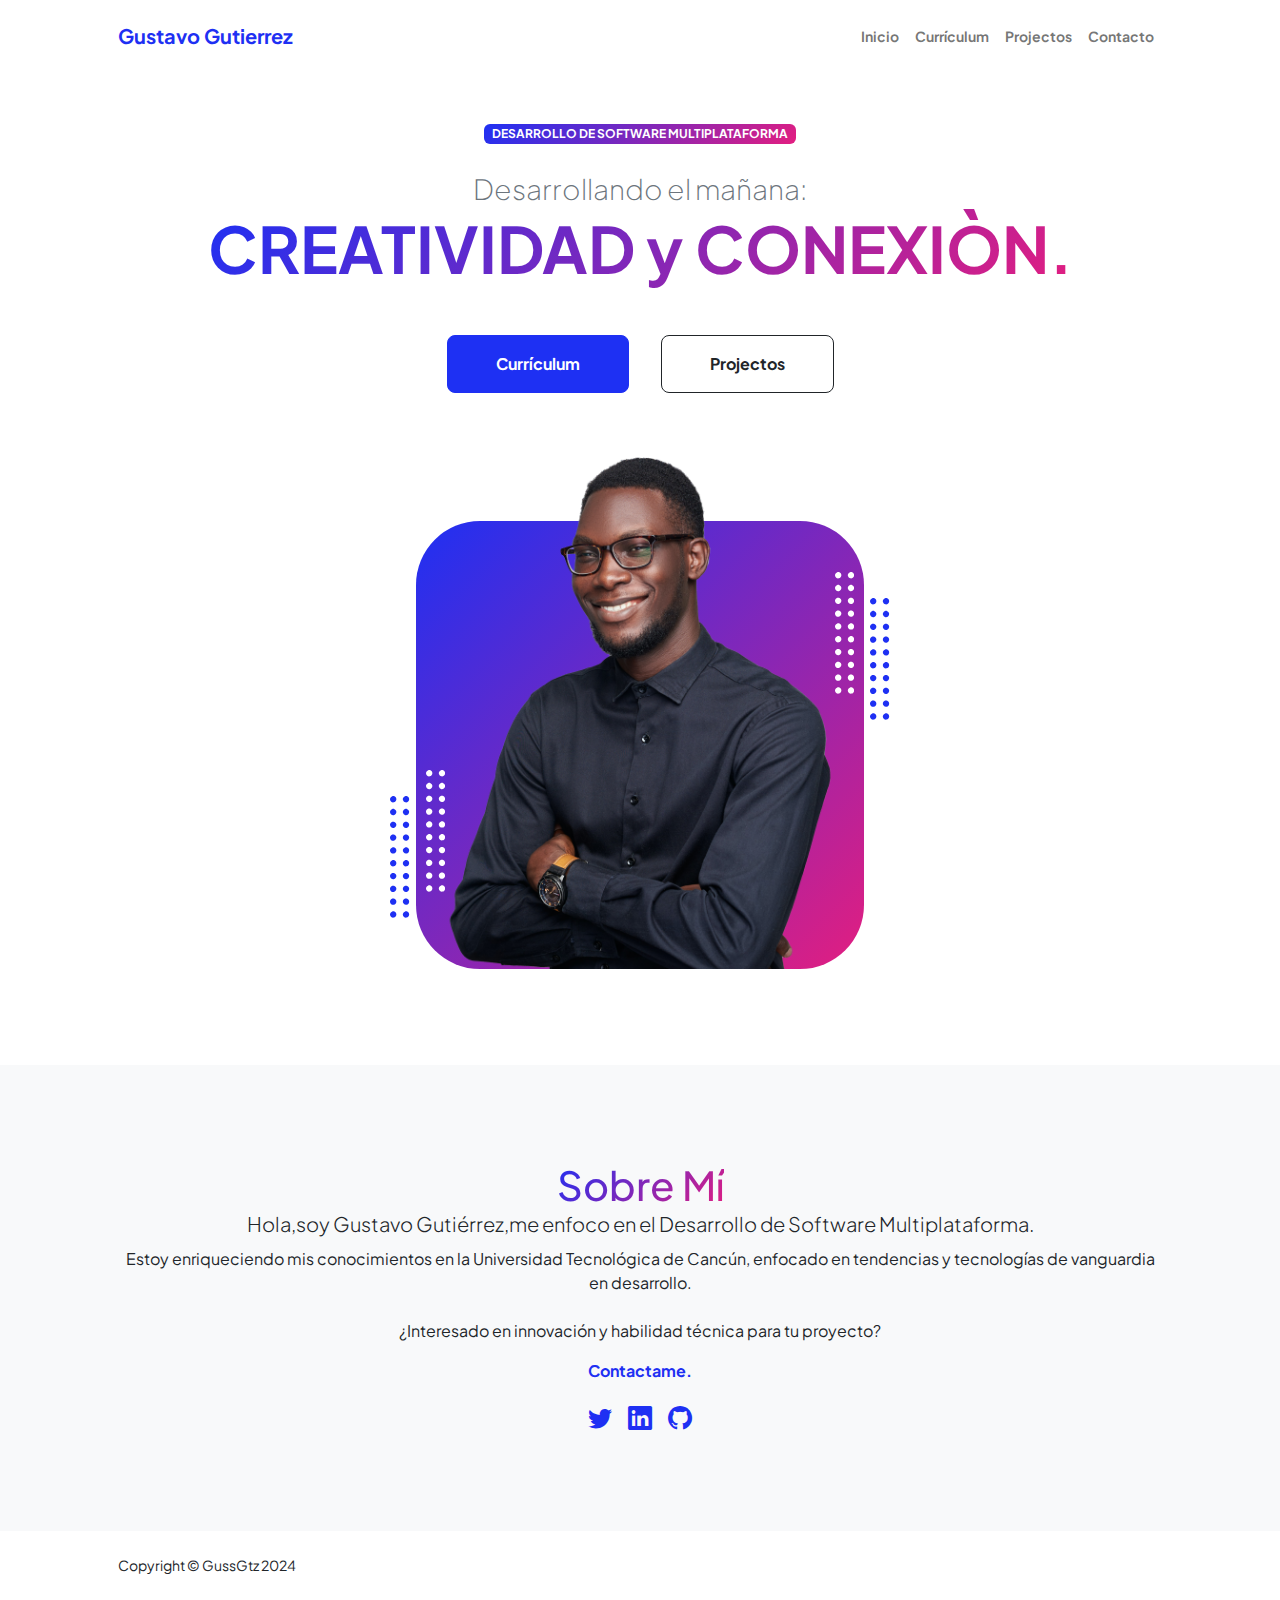
==== index.html @ 0ff48be2 "Personalizacion" ====
<!DOCTYPE html>
<html lang="en">
    <head>
        <meta charset="utf-8" />
        <meta name="viewport" content="width=device-width, initial-scale=1, shrink-to-fit=no" />
        <meta name="description" content="" />
        <meta name="author" content="" />
        <title>Portafolio</title>
        <!-- Favicon-->
        <link rel="icon" type="image/x-icon" href="assets/favicon.ico" />
        <!-- Custom Google font-->
        <link rel="preconnect" href="https://fonts.googleapis.com" />
        <link rel="preconnect" href="https://fonts.gstatic.com" crossorigin />
        <link href="https://fonts.googleapis.com/css2?family=Plus+Jakarta+Sans:wght@100;200;300;400;500;600;700;800;900&amp;display=swap" rel="stylesheet" />
        <!-- Bootstrap icons-->
        <link href="https://cdn.jsdelivr.net/npm/bootstrap-icons@1.8.1/font/bootstrap-icons.css" rel="stylesheet" />
        <!-- Core theme CSS (includes Bootstrap)-->
        <link href="css/styles.css" rel="stylesheet" />
    </head>
    <body class="d-flex flex-column h-100">
        <main class="flex-shrink-0">
            <!-- Navigation-->
            <nav class="navbar navbar-expand-lg navbar-light bg-white py-3">
                <div class="container px-5">
                    <a class="navbar-brand" href="index.html"><span class="fw-bolder text-primary">Gustavo Gutierrez</span></a>
                    <button class="navbar-toggler" type="button" data-bs-toggle="collapse" data-bs-target="#navbarSupportedContent" aria-controls="navbarSupportedContent" aria-expanded="false" aria-label="Toggle navigation"><span class="navbar-toggler-icon"></span></button>
                    <div class="collapse navbar-collapse" id="navbarSupportedContent">
                        <ul class="navbar-nav ms-auto mb-2 mb-lg-0 small fw-bolder">
                            <li class="nav-item"><a class="nav-link" href="index.html">Inicio</a></li>
                            <li class="nav-item"><a class="nav-link" href="resume.html">Currículum</a></li>
                            <li class="nav-item"><a class="nav-link" href="projects.html">Projectos</a></li>
                            <li class="nav-item"><a class="nav-link" href="contact.html">Contacto</a></li>
                        </ul>
                    </div>
                </div>
            </nav>
            <!-- Header-->
            <header class="py-5">
                <div class="container px-5 pb-5">
                    <div class="row gx-5 align-items-center">
                        <div class="col-xxl-5">
                            <!-- Header text content-->
                            <div class="text-center text-xxl-start">
                                <div class="badge bg-gradient-primary-to-secondary text-white mb-4"><div class="text-uppercase">Desarrollo de Software Multiplataforma</div></div>
                                <div class="fs-3 fw-light text-muted">Desarrollando el mañana:</div>
                                <h1 class="display-3 fw-bolder mb-5"><span class="text-gradient d-inline">CREATIVIDAD y CONEXIÒN.</span></h1>
                                <div class="d-grid gap-3 d-sm-flex justify-content-sm-center justify-content-xxl-start mb-3">
                                    <a class="btn btn-primary btn-lg px-5 py-3 me-sm-3 fs-6 fw-bolder" href="resume.html">Currículum</a>
                                    <a class="btn btn-outline-dark btn-lg px-5 py-3 fs-6 fw-bolder" href="projects.html">Projectos</a>
                                </div>
                            </div>
                        </div>
                        <div class="col-xxl-7">
                            <!-- Header profile picture-->
                            <div class="d-flex justify-content-center mt-5 mt-xxl-0">
                                <div class="profile bg-gradient-primary-to-secondary">
                                    <!-- TIP: For best results, use a photo with a transparent background like the demo example below-->
                                    <!-- Watch a tutorial on how to do this on YouTube (link)-->
                                    <img class="profile-img" src="assets/profile.png" alt="..." />
                                    <div class="dots-1">
                                        <!-- SVG Dots-->
                                        <svg version="1.1" xmlns="http://www.w3.org/2000/svg" xmlns:xlink="http://www.w3.org/1999/xlink" x="0px" y="0px" viewBox="0 0 191.6 1215.4" style="enable-background: new 0 0 191.6 1215.4" xml:space="preserve">
                                            <g transform="translate(0.000000,1280.000000) scale(0.100000,-0.100000)">
                                                <path d="M227.7,12788.6c-105-35-200-141-222-248c-43-206,163-412,369-369c155,32,275,190,260,339c-11,105-90,213-190,262        C383.7,12801.6,289.7,12808.6,227.7,12788.6z"></path>
                                                <path d="M1507.7,12788.6c-151-50-253-216-222-362c25-119,136-230,254-255c194-41,395,142,375,339c-11,105-90,213-190,262        C1663.7,12801.6,1569.7,12808.6,1507.7,12788.6z"></path>
                                                <path d="M227.7,11508.6c-105-35-200-141-222-248c-43-206,163-412,369-369c155,32,275,190,260,339c-11,105-90,213-190,262        C383.7,11521.6,289.7,11528.6,227.7,11508.6z"></path>
                                                <path d="M1507.7,11508.6c-151-50-253-216-222-362c25-119,136-230,254-255c194-41,395,142,375,339c-11,105-90,213-190,262        C1663.7,11521.6,1569.7,11528.6,1507.7,11508.6z"></path>
                                                <path d="M227.7,10228.6c-105-35-200-141-222-248c-43-206,163-412,369-369c155,32,275,190,260,339c-11,105-90,213-190,262        C383.7,10241.6,289.7,10248.6,227.7,10228.6z"></path>
                                                <path d="M1507.7,10228.6c-105-35-200-141-222-248c-43-206,163-412,369-369c155,32,275,190,260,339c-11,105-90,213-190,262        C1663.7,10241.6,1569.7,10248.6,1507.7,10228.6z"></path>
                                                <path d="M227.7,8948.6c-105-35-200-141-222-248c-43-206,163-412,369-369c155,32,275,190,260,339c-11,105-90,213-190,262        C383.7,8961.6,289.7,8968.6,227.7,8948.6z"></path>
                                                <path d="M1507.7,8948.6c-105-35-200-141-222-248c-43-206,163-412,369-369c155,32,275,190,260,339c-11,105-90,213-190,262        C1663.7,8961.6,1569.7,8968.6,1507.7,8948.6z"></path>
                                                <path d="M227.7,7668.6c-105-35-200-141-222-248c-43-206,163-412,369-369c155,32,275,190,260,339c-11,105-90,213-190,262        C383.7,7681.6,289.7,7688.6,227.7,7668.6z"></path>
                                                <path d="M1507.7,7668.6c-105-35-200-141-222-248c-43-206,163-412,369-369c155,32,275,190,260,339c-11,105-90,213-190,262        C1663.7,7681.6,1569.7,7688.6,1507.7,7668.6z"></path>
                                                <path d="M227.7,6388.6c-105-35-200-141-222-248c-43-206,163-412,369-369c155,32,275,190,260,339c-11,105-90,213-190,262        C383.7,6401.6,289.7,6408.6,227.7,6388.6z"></path>
                                                <path d="M1507.7,6388.6c-105-35-200-141-222-248c-43-206,163-412,369-369c155,32,275,190,260,339c-11,105-90,213-190,262        C1663.7,6401.6,1569.7,6408.6,1507.7,6388.6z"></path>
                                                <path d="M227.7,5108.6c-105-35-200-141-222-248c-43-206,163-412,369-369c155,32,275,190,260,339c-11,105-90,213-190,262        C383.7,5121.6,289.7,5128.6,227.7,5108.6z"></path>
                                                <path d="M1507.7,5108.6c-105-35-200-141-222-248c-43-206,163-412,369-369c155,32,275,190,260,339c-11,105-90,213-190,262        C1663.7,5121.6,1569.7,5128.6,1507.7,5108.6z"></path>
                                                <path d="M227.7,3828.6c-105-35-200-141-222-248c-43-206,163-412,369-369c155,32,275,190,260,339c-11,105-90,213-190,262        C383.7,3841.6,289.7,3848.6,227.7,3828.6z"></path>
                                                <path d="M1507.7,3828.6c-105-35-200-141-222-248c-43-206,163-412,369-369c155,32,275,190,260,339c-11,105-90,213-190,262        C1663.7,3841.6,1569.7,3848.6,1507.7,3828.6z"></path>
                                                <path d="M227.7,2548.6c-105-35-200-141-222-248c-43-206,163-412,369-369c155,32,275,190,260,339c-11,105-90,213-190,262        C383.7,2561.6,289.7,2568.6,227.7,2548.6z"></path>
                                                <path d="M1507.7,2548.6c-105-35-200-141-222-248c-43-206,163-412,369-369c155,32,275,190,260,339c-11,105-90,213-190,262        C1663.7,2561.6,1569.7,2568.6,1507.7,2548.6z"></path>
                                                <path d="M227.7,1268.6c-105-35-200-141-222-248c-43-206,163-412,369-369c155,32,275,190,260,339c-11,105-90,213-190,262        C383.7,1281.6,289.7,1288.6,227.7,1268.6z"></path>
                                                <path d="M1507.7,1268.6c-105-35-200-141-222-248c-43-206,163-412,369-369c155,32,275,190,260,339c-11,105-90,213-190,262        C1663.7,1281.6,1569.7,1288.6,1507.7,1268.6z"></path>
                                            </g>
                                        </svg>
                                        <!-- END of SVG dots-->
                                    </div>
                                    <div class="dots-2">
                                        <!-- SVG Dots-->
                                        <svg version="1.1" xmlns="http://www.w3.org/2000/svg" xmlns:xlink="http://www.w3.org/1999/xlink" x="0px" y="0px" viewBox="0 0 191.6 1215.4" style="enable-background: new 0 0 191.6 1215.4" xml:space="preserve">
                                            <g transform="translate(0.000000,1280.000000) scale(0.100000,-0.100000)">
                                                <path d="M227.7,12788.6c-105-35-200-141-222-248c-43-206,163-412,369-369c155,32,275,190,260,339c-11,105-90,213-190,262        C383.7,12801.6,289.7,12808.6,227.7,12788.6z"></path>
                                                <path d="M1507.7,12788.6c-151-50-253-216-222-362c25-119,136-230,254-255c194-41,395,142,375,339c-11,105-90,213-190,262        C1663.7,12801.6,1569.7,12808.6,1507.7,12788.6z"></path>
                                                <path d="M227.7,11508.6c-105-35-200-141-222-248c-43-206,163-412,369-369c155,32,275,190,260,339c-11,105-90,213-190,262        C383.7,11521.6,289.7,11528.6,227.7,11508.6z"></path>
                                                <path d="M1507.7,11508.6c-151-50-253-216-222-362c25-119,136-230,254-255c194-41,395,142,375,339c-11,105-90,213-190,262        C1663.7,11521.6,1569.7,11528.6,1507.7,11508.6z"></path>
                                                <path d="M227.7,10228.6c-105-35-200-141-222-248c-43-206,163-412,369-369c155,32,275,190,260,339c-11,105-90,213-190,262        C383.7,10241.6,289.7,10248.6,227.7,10228.6z"></path>
                                                <path d="M1507.7,10228.6c-105-35-200-141-222-248c-43-206,163-412,369-369c155,32,275,190,260,339c-11,105-90,213-190,262        C1663.7,10241.6,1569.7,10248.6,1507.7,10228.6z"></path>
                                                <path d="M227.7,8948.6c-105-35-200-141-222-248c-43-206,163-412,369-369c155,32,275,190,260,339c-11,105-90,213-190,262        C383.7,8961.6,289.7,8968.6,227.7,8948.6z"></path>
                                                <path d="M1507.7,8948.6c-105-35-200-141-222-248c-43-206,163-412,369-369c155,32,275,190,260,339c-11,105-90,213-190,262        C1663.7,8961.6,1569.7,8968.6,1507.7,8948.6z"></path>
                                                <path d="M227.7,7668.6c-105-35-200-141-222-248c-43-206,163-412,369-369c155,32,275,190,260,339c-11,105-90,213-190,262        C383.7,7681.6,289.7,7688.6,227.7,7668.6z"></path>
                                                <path d="M1507.7,7668.6c-105-35-200-141-222-248c-43-206,163-412,369-369c155,32,275,190,260,339c-11,105-90,213-190,262        C1663.7,7681.6,1569.7,7688.6,1507.7,7668.6z"></path>
                                                <path d="M227.7,6388.6c-105-35-200-141-222-248c-43-206,163-412,369-369c155,32,275,190,260,339c-11,105-90,213-190,262        C383.7,6401.6,289.7,6408.6,227.7,6388.6z"></path>
                                                <path d="M1507.7,6388.6c-105-35-200-141-222-248c-43-206,163-412,369-369c155,32,275,190,260,339c-11,105-90,213-190,262        C1663.7,6401.6,1569.7,6408.6,1507.7,6388.6z"></path>
                                                <path d="M227.7,5108.6c-105-35-200-141-222-248c-43-206,163-412,369-369c155,32,275,190,260,339c-11,105-90,213-190,262        C383.7,5121.6,289.7,5128.6,227.7,5108.6z"></path>
                                                <path d="M1507.7,5108.6c-105-35-200-141-222-248c-43-206,163-412,369-369c155,32,275,190,260,339c-11,105-90,213-190,262        C1663.7,5121.6,1569.7,5128.6,1507.7,5108.6z"></path>
                                                <path d="M227.7,3828.6c-105-35-200-141-222-248c-43-206,163-412,369-369c155,32,275,190,260,339c-11,105-90,213-190,262        C383.7,3841.6,289.7,3848.6,227.7,3828.6z"></path>
                                                <path d="M1507.7,3828.6c-105-35-200-141-222-248c-43-206,163-412,369-369c155,32,275,190,260,339c-11,105-90,213-190,262        C1663.7,3841.6,1569.7,3848.6,1507.7,3828.6z"></path>
                                                <path d="M227.7,2548.6c-105-35-200-141-222-248c-43-206,163-412,369-369c155,32,275,190,260,339c-11,105-90,213-190,262        C383.7,2561.6,289.7,2568.6,227.7,2548.6z"></path>
                                                <path d="M1507.7,2548.6c-105-35-200-141-222-248c-43-206,163-412,369-369c155,32,275,190,260,339c-11,105-90,213-190,262        C1663.7,2561.6,1569.7,2568.6,1507.7,2548.6z"></path>
                                                <path d="M227.7,1268.6c-105-35-200-141-222-248c-43-206,163-412,369-369c155,32,275,190,260,339c-11,105-90,213-190,262        C383.7,1281.6,289.7,1288.6,227.7,1268.6z"></path>
                                                <path d="M1507.7,1268.6c-105-35-200-141-222-248c-43-206,163-412,369-369c155,32,275,190,260,339c-11,105-90,213-190,262        C1663.7,1281.6,1569.7,1288.6,1507.7,1268.6z"></path>
                                            </g>
                                        </svg>
                                        <!-- END of SVG dots-->
                                    </div>
                                    <div class="dots-3">
                                        <!-- SVG Dots-->
                                        <svg version="1.1" xmlns="http://www.w3.org/2000/svg" xmlns:xlink="http://www.w3.org/1999/xlink" x="0px" y="0px" viewBox="0 0 191.6 1215.4" style="enable-background: new 0 0 191.6 1215.4" xml:space="preserve">
                                            <g transform="translate(0.000000,1280.000000) scale(0.100000,-0.100000)">
                                                <path d="M227.7,12788.6c-105-35-200-141-222-248c-43-206,163-412,369-369c155,32,275,190,260,339c-11,105-90,213-190,262        C383.7,12801.6,289.7,12808.6,227.7,12788.6z"></path>
                                                <path d="M1507.7,12788.6c-151-50-253-216-222-362c25-119,136-230,254-255c194-41,395,142,375,339c-11,105-90,213-190,262        C1663.7,12801.6,1569.7,12808.6,1507.7,12788.6z"></path>
                                                <path d="M227.7,11508.6c-105-35-200-141-222-248c-43-206,163-412,369-369c155,32,275,190,260,339c-11,105-90,213-190,262        C383.7,11521.6,289.7,11528.6,227.7,11508.6z"></path>
                                                <path d="M1507.7,11508.6c-151-50-253-216-222-362c25-119,136-230,254-255c194-41,395,142,375,339c-11,105-90,213-190,262        C1663.7,11521.6,1569.7,11528.6,1507.7,11508.6z"></path>
                                                <path d="M227.7,10228.6c-105-35-200-141-222-248c-43-206,163-412,369-369c155,32,275,190,260,339c-11,105-90,213-190,262        C383.7,10241.6,289.7,10248.6,227.7,10228.6z"></path>
                                                <path d="M1507.7,10228.6c-105-35-200-141-222-248c-43-206,163-412,369-369c155,32,275,190,260,339c-11,105-90,213-190,262        C1663.7,10241.6,1569.7,10248.6,1507.7,10228.6z"></path>
                                                <path d="M227.7,8948.6c-105-35-200-141-222-248c-43-206,163-412,369-369c155,32,275,190,260,339c-11,105-90,213-190,262        C383.7,8961.6,289.7,8968.6,227.7,8948.6z"></path>
                                                <path d="M1507.7,8948.6c-105-35-200-141-222-248c-43-206,163-412,369-369c155,32,275,190,260,339c-11,105-90,213-190,262        C1663.7,8961.6,1569.7,8968.6,1507.7,8948.6z"></path>
                                                <path d="M227.7,7668.6c-105-35-200-141-222-248c-43-206,163-412,369-369c155,32,275,190,260,339c-11,105-90,213-190,262        C383.7,7681.6,289.7,7688.6,227.7,7668.6z"></path>
                                                <path d="M1507.7,7668.6c-105-35-200-141-222-248c-43-206,163-412,369-369c155,32,275,190,260,339c-11,105-90,213-190,262        C1663.7,7681.6,1569.7,7688.6,1507.7,7668.6z"></path>
                                                <path d="M227.7,6388.6c-105-35-200-141-222-248c-43-206,163-412,369-369c155,32,275,190,260,339c-11,105-90,213-190,262        C383.7,6401.6,289.7,6408.6,227.7,6388.6z"></path>
                                                <path d="M1507.7,6388.6c-105-35-200-141-222-248c-43-206,163-412,369-369c155,32,275,190,260,339c-11,105-90,213-190,262        C1663.7,6401.6,1569.7,6408.6,1507.7,6388.6z"></path>
                                                <path d="M227.7,5108.6c-105-35-200-141-222-248c-43-206,163-412,369-369c155,32,275,190,260,339c-11,105-90,213-190,262        C383.7,5121.6,289.7,5128.6,227.7,5108.6z"></path>
                                                <path d="M1507.7,5108.6c-105-35-200-141-222-248c-43-206,163-412,369-369c155,32,275,190,260,339c-11,105-90,213-190,262        C1663.7,5121.6,1569.7,5128.6,1507.7,5108.6z"></path>
                                                <path d="M227.7,3828.6c-105-35-200-141-222-248c-43-206,163-412,369-369c155,32,275,190,260,339c-11,105-90,213-190,262        C383.7,3841.6,289.7,3848.6,227.7,3828.6z"></path>
                                                <path d="M1507.7,3828.6c-105-35-200-141-222-248c-43-206,163-412,369-369c155,32,275,190,260,339c-11,105-90,213-190,262        C1663.7,3841.6,1569.7,3848.6,1507.7,3828.6z"></path>
                                                <path d="M227.7,2548.6c-105-35-200-141-222-248c-43-206,163-412,369-369c155,32,275,190,260,339c-11,105-90,213-190,262        C383.7,2561.6,289.7,2568.6,227.7,2548.6z"></path>
                                                <path d="M1507.7,2548.6c-105-35-200-141-222-248c-43-206,163-412,369-369c155,32,275,190,260,339c-11,105-90,213-190,262        C1663.7,2561.6,1569.7,2568.6,1507.7,2548.6z"></path>
                                                <path d="M227.7,1268.6c-105-35-200-141-222-248c-43-206,163-412,369-369c155,32,275,190,260,339c-11,105-90,213-190,262        C383.7,1281.6,289.7,1288.6,227.7,1268.6z"></path>
                                                <path d="M1507.7,1268.6c-105-35-200-141-222-248c-43-206,163-412,369-369c155,32,275,190,260,339c-11,105-90,213-190,262        C1663.7,1281.6,1569.7,1288.6,1507.7,1268.6z"></path>
                                            </g>
                                        </svg>
                                        <!-- END of SVG dots-->
                                    </div>
                                    <div class="dots-4">
                                        <!-- SVG Dots-->
                                        <svg version="1.1" xmlns="http://www.w3.org/2000/svg" xmlns:xlink="http://www.w3.org/1999/xlink" x="0px" y="0px" viewBox="0 0 191.6 1215.4" style="enable-background: new 0 0 191.6 1215.4" xml:space="preserve">
                                            <g transform="translate(0.000000,1280.000000) scale(0.100000,-0.100000)">
                                                <path d="M227.7,12788.6c-105-35-200-141-222-248c-43-206,163-412,369-369c155,32,275,190,260,339c-11,105-90,213-190,262        C383.7,12801.6,289.7,12808.6,227.7,12788.6z"></path>
                                                <path d="M1507.7,12788.6c-151-50-253-216-222-362c25-119,136-230,254-255c194-41,395,142,375,339c-11,105-90,213-190,262        C1663.7,12801.6,1569.7,12808.6,1507.7,12788.6z"></path>
                                                <path d="M227.7,11508.6c-105-35-200-141-222-248c-43-206,163-412,369-369c155,32,275,190,260,339c-11,105-90,213-190,262        C383.7,11521.6,289.7,11528.6,227.7,11508.6z"></path>
                                                <path d="M1507.7,11508.6c-151-50-253-216-222-362c25-119,136-230,254-255c194-41,395,142,375,339c-11,105-90,213-190,262        C1663.7,11521.6,1569.7,11528.6,1507.7,11508.6z"></path>
                                                <path d="M227.7,10228.6c-105-35-200-141-222-248c-43-206,163-412,369-369c155,32,275,190,260,339c-11,105-90,213-190,262        C383.7,10241.6,289.7,10248.6,227.7,10228.6z"></path>
                                                <path d="M1507.7,10228.6c-105-35-200-141-222-248c-43-206,163-412,369-369c155,32,275,190,260,339c-11,105-90,213-190,262        C1663.7,10241.6,1569.7,10248.6,1507.7,10228.6z"></path>
                                                <path d="M227.7,8948.6c-105-35-200-141-222-248c-43-206,163-412,369-369c155,32,275,190,260,339c-11,105-90,213-190,262        C383.7,8961.6,289.7,8968.6,227.7,8948.6z"></path>
                                                <path d="M1507.7,8948.6c-105-35-200-141-222-248c-43-206,163-412,369-369c155,32,275,190,260,339c-11,105-90,213-190,262        C1663.7,8961.6,1569.7,8968.6,1507.7,8948.6z"></path>
                                                <path d="M227.7,7668.6c-105-35-200-141-222-248c-43-206,163-412,369-369c155,32,275,190,260,339c-11,105-90,213-190,262        C383.7,7681.6,289.7,7688.6,227.7,7668.6z"></path>
                                                <path d="M1507.7,7668.6c-105-35-200-141-222-248c-43-206,163-412,369-369c155,32,275,190,260,339c-11,105-90,213-190,262        C1663.7,7681.6,1569.7,7688.6,1507.7,7668.6z"></path>
                                                <path d="M227.7,6388.6c-105-35-200-141-222-248c-43-206,163-412,369-369c155,32,275,190,260,339c-11,105-90,213-190,262        C383.7,6401.6,289.7,6408.6,227.7,6388.6z"></path>
                                                <path d="M1507.7,6388.6c-105-35-200-141-222-248c-43-206,163-412,369-369c155,32,275,190,260,339c-11,105-90,213-190,262        C1663.7,6401.6,1569.7,6408.6,1507.7,6388.6z"></path>
                                                <path d="M227.7,5108.6c-105-35-200-141-222-248c-43-206,163-412,369-369c155,32,275,190,260,339c-11,105-90,213-190,262        C383.7,5121.6,289.7,5128.6,227.7,5108.6z"></path>
                                                <path d="M1507.7,5108.6c-105-35-200-141-222-248c-43-206,163-412,369-369c155,32,275,190,260,339c-11,105-90,213-190,262        C1663.7,5121.6,1569.7,5128.6,1507.7,5108.6z"></path>
                                                <path d="M227.7,3828.6c-105-35-200-141-222-248c-43-206,163-412,369-369c155,32,275,190,260,339c-11,105-90,213-190,262        C383.7,3841.6,289.7,3848.6,227.7,3828.6z"></path>
                                                <path d="M1507.7,3828.6c-105-35-200-141-222-248c-43-206,163-412,369-369c155,32,275,190,260,339c-11,105-90,213-190,262        C1663.7,3841.6,1569.7,3848.6,1507.7,3828.6z"></path>
                                                <path d="M227.7,2548.6c-105-35-200-141-222-248c-43-206,163-412,369-369c155,32,275,190,260,339c-11,105-90,213-190,262        C383.7,2561.6,289.7,2568.6,227.7,2548.6z"></path>
                                                <path d="M1507.7,2548.6c-105-35-200-141-222-248c-43-206,163-412,369-369c155,32,275,190,260,339c-11,105-90,213-190,262        C1663.7,2561.6,1569.7,2568.6,1507.7,2548.6z"></path>
                                                <path d="M227.7,1268.6c-105-35-200-141-222-248c-43-206,163-412,369-369c155,32,275,190,260,339c-11,105-90,213-190,262        C383.7,1281.6,289.7,1288.6,227.7,1268.6z"></path>
                                                <path d="M1507.7,1268.6c-105-35-200-141-222-248c-43-206,163-412,369-369c155,32,275,190,260,339c-11,105-90,213-190,262        C1663.7,1281.6,1569.7,1288.6,1507.7,1268.6z"></path>
                                            </g>
                                        </svg>
                                        <!-- END of SVG dots-->
                                    </div>
                                </div>
                            </div>
                        </div>
                    </div>
                </div>
            </header>
            <!-- About Section-->
            <section class="bg-light py-5">
                <div class="container px-5">
                    <div class="row gx-5 justify-content-center">
                        <div class="col-xxl-8">
                            <div class="text-center my-5">
    <h1 class="text-gradient d-inline">Sobre Mí</h1>
    <p class="lead mb-2">Hola,soy Gustavo Gutiérrez,me enfoco en el Desarrollo de Software Multiplataforma.</p>
    <p class="mb-4">Estoy enriqueciendo mis conocimientos en la Universidad Tecnológica de Cancún, enfocado en tendencias y tecnologías de vanguardia en desarrollo.</p>
    <p>¿Interesado en innovación y habilidad técnica para tu proyecto?</p>
    <p><a href="https://gussgtz.github.io/contact.html" class="text-decoration-none"><strong>Contactame.</strong></a></p>
    <div class="d-flex justify-content-center gap-3 fs-4">
        <a class="text-primary" href="https://twitter.com/GustavoGtzzz" aria-label="Twitter" target="_blank"><i class="bi bi-twitter"></i></a>
        <a class="text-primary" href="https://www.linkedin.com/in/gustavo-gutierrez-b5b895290" aria-label="LinkedIn" target="_blank"><i class="bi bi-linkedin"></i></a>
        <a class="text-primary" href="https://github.com/GussGtz" aria-label="GitHub" target="_blank"><i class="bi bi-github"></i></a>
    </div>
</div>

                            
                        </div>
                    </div>
                </div>
            </section>
        </main>
        <!-- Footer-->
        <footer class="bg-white py-4 mt-auto">
            <div class="container px-5">
                <div class="row align-items-center justify-content-between flex-column flex-sm-row">
                    <div class="col-auto"><div class="small m-0">Copyright &copy; GussGtz 2024</div></div>
                    <div class="col-auto">
                    
                    </div>
                </div>
            </div>
        </footer>
        <!-- Bootstrap core JS-->
        <script src="https://cdn.jsdelivr.net/npm/bootstrap@5.2.3/dist/js/bootstrap.bundle.min.js"></script>
        <!-- Core theme JS-->
        <script src="js/scripts.js"></script>
    </body>
</html>
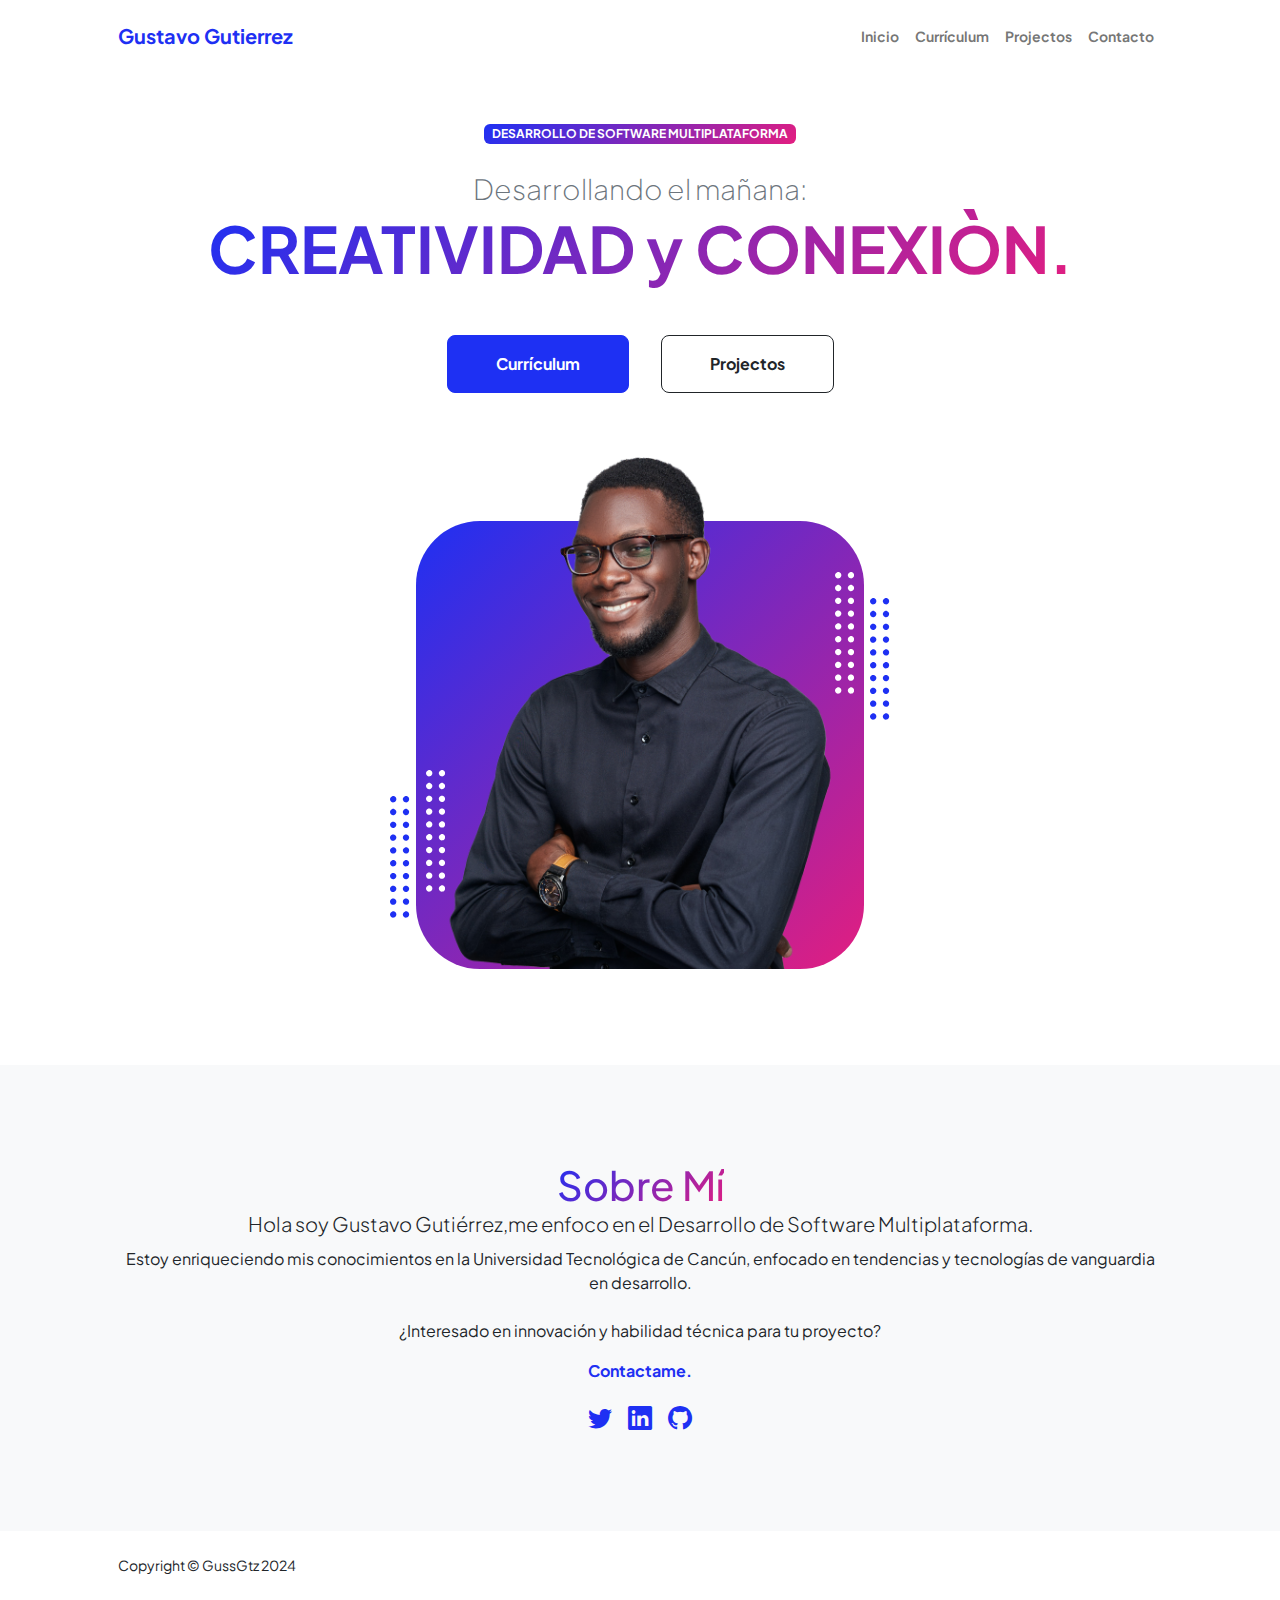
==== commit b10477f5: "IMAGEN taller" ====
--- a/index.html
+++ b/index.html
@@ -182,7 +182,7 @@
                         <div class="col-xxl-8">
                             <div class="text-center my-5">
     <h1 class="text-gradient d-inline">Sobre Mí</h1>
-    <p class="lead mb-2">Hola,soy Gustavo Gutiérrez,me enfoco en el Desarrollo de Software Multiplataforma.</p>
+    <p class="lead mb-2">Hola soy Gustavo Gutiérrez,me enfoco en el Desarrollo de Software Multiplataforma.</p>
     <p class="mb-4">Estoy enriqueciendo mis conocimientos en la Universidad Tecnológica de Cancún, enfocado en tendencias y tecnologías de vanguardia en desarrollo.</p>
     <p>¿Interesado en innovación y habilidad técnica para tu proyecto?</p>
     <p><a href="https://gussgtz.github.io/contact.html" class="text-decoration-none"><strong>Contactame.</strong></a></p>
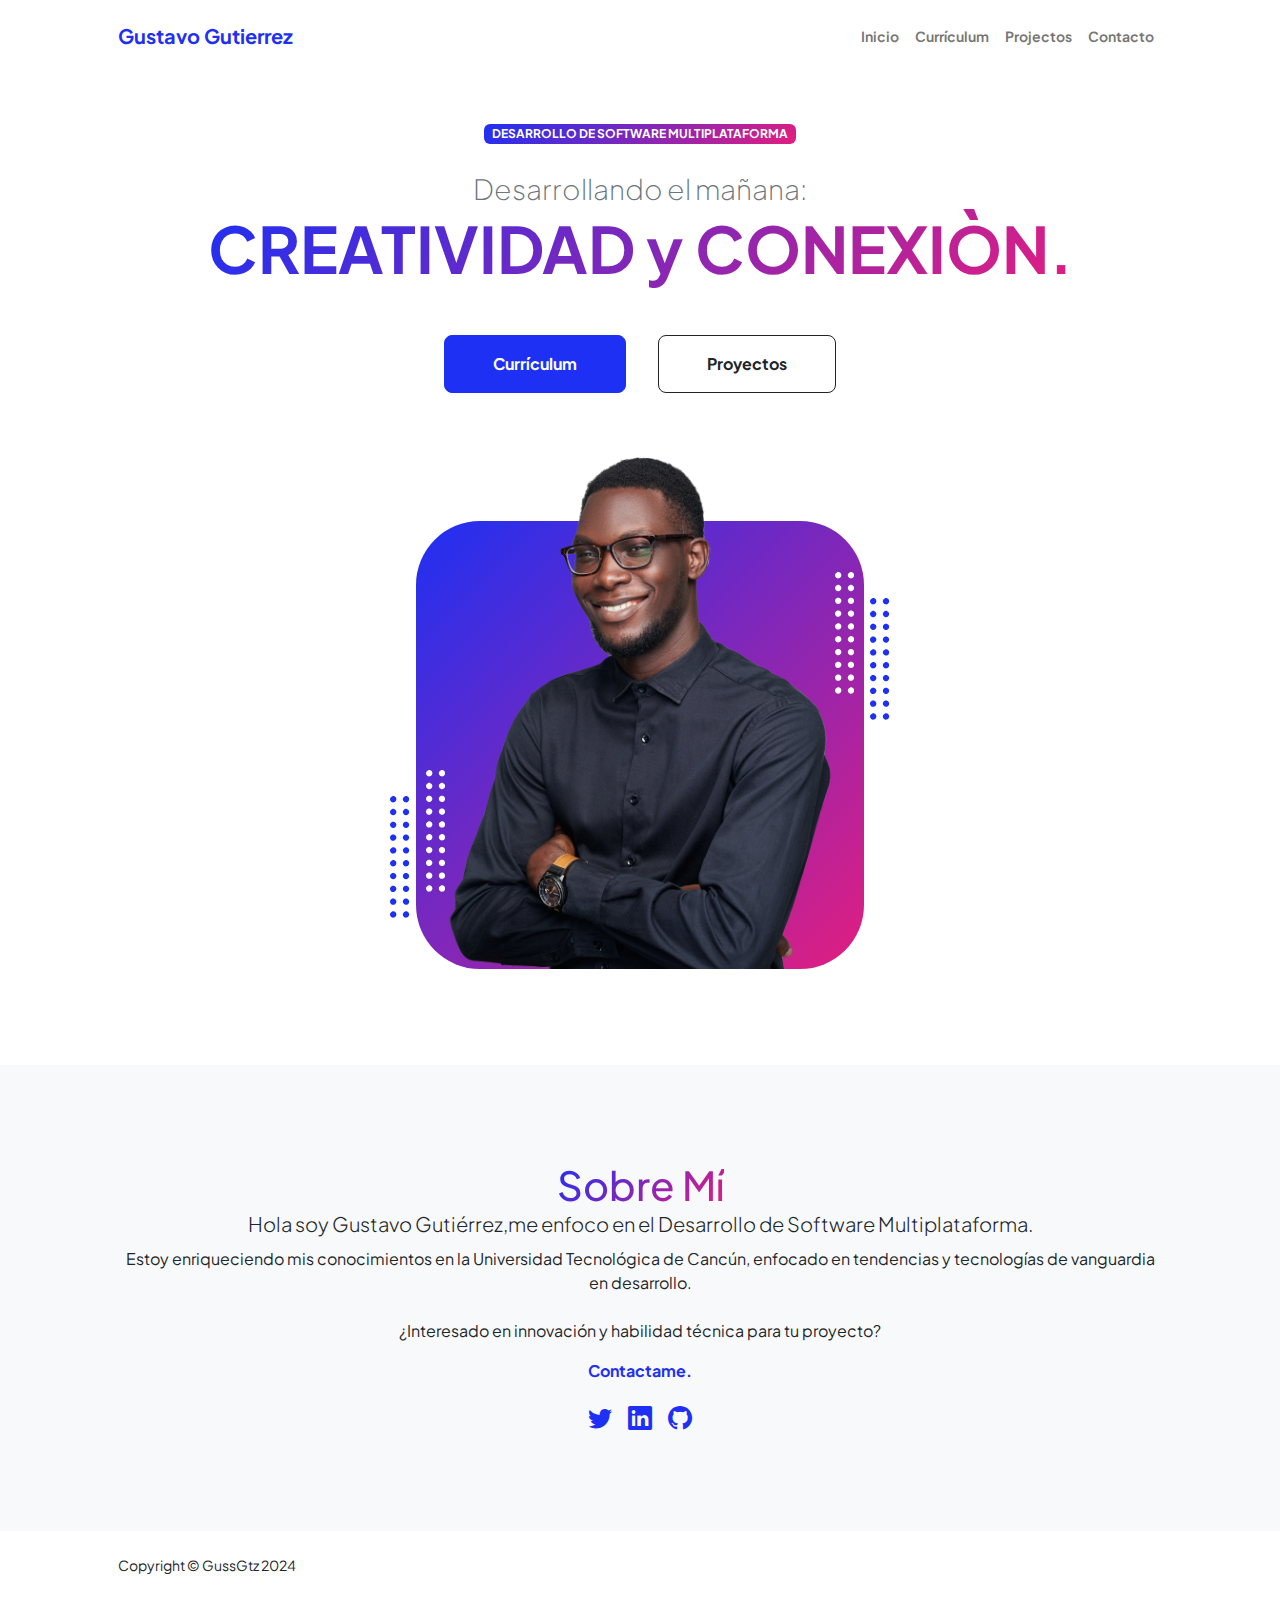
==== commit 61e8abd7: "ortografia" ====
--- a/index.html
+++ b/index.html
@@ -46,7 +46,7 @@
                                 <h1 class="display-3 fw-bolder mb-5"><span class="text-gradient d-inline">CREATIVIDAD y CONEXIÒN.</span></h1>
                                 <div class="d-grid gap-3 d-sm-flex justify-content-sm-center justify-content-xxl-start mb-3">
                                     <a class="btn btn-primary btn-lg px-5 py-3 me-sm-3 fs-6 fw-bolder" href="resume.html">Currículum</a>
-                                    <a class="btn btn-outline-dark btn-lg px-5 py-3 fs-6 fw-bolder" href="projects.html">Projectos</a>
+                                    <a class="btn btn-outline-dark btn-lg px-5 py-3 fs-6 fw-bolder" href="projects.html">Proyectos</a>
                                 </div>
                             </div>
                         </div>
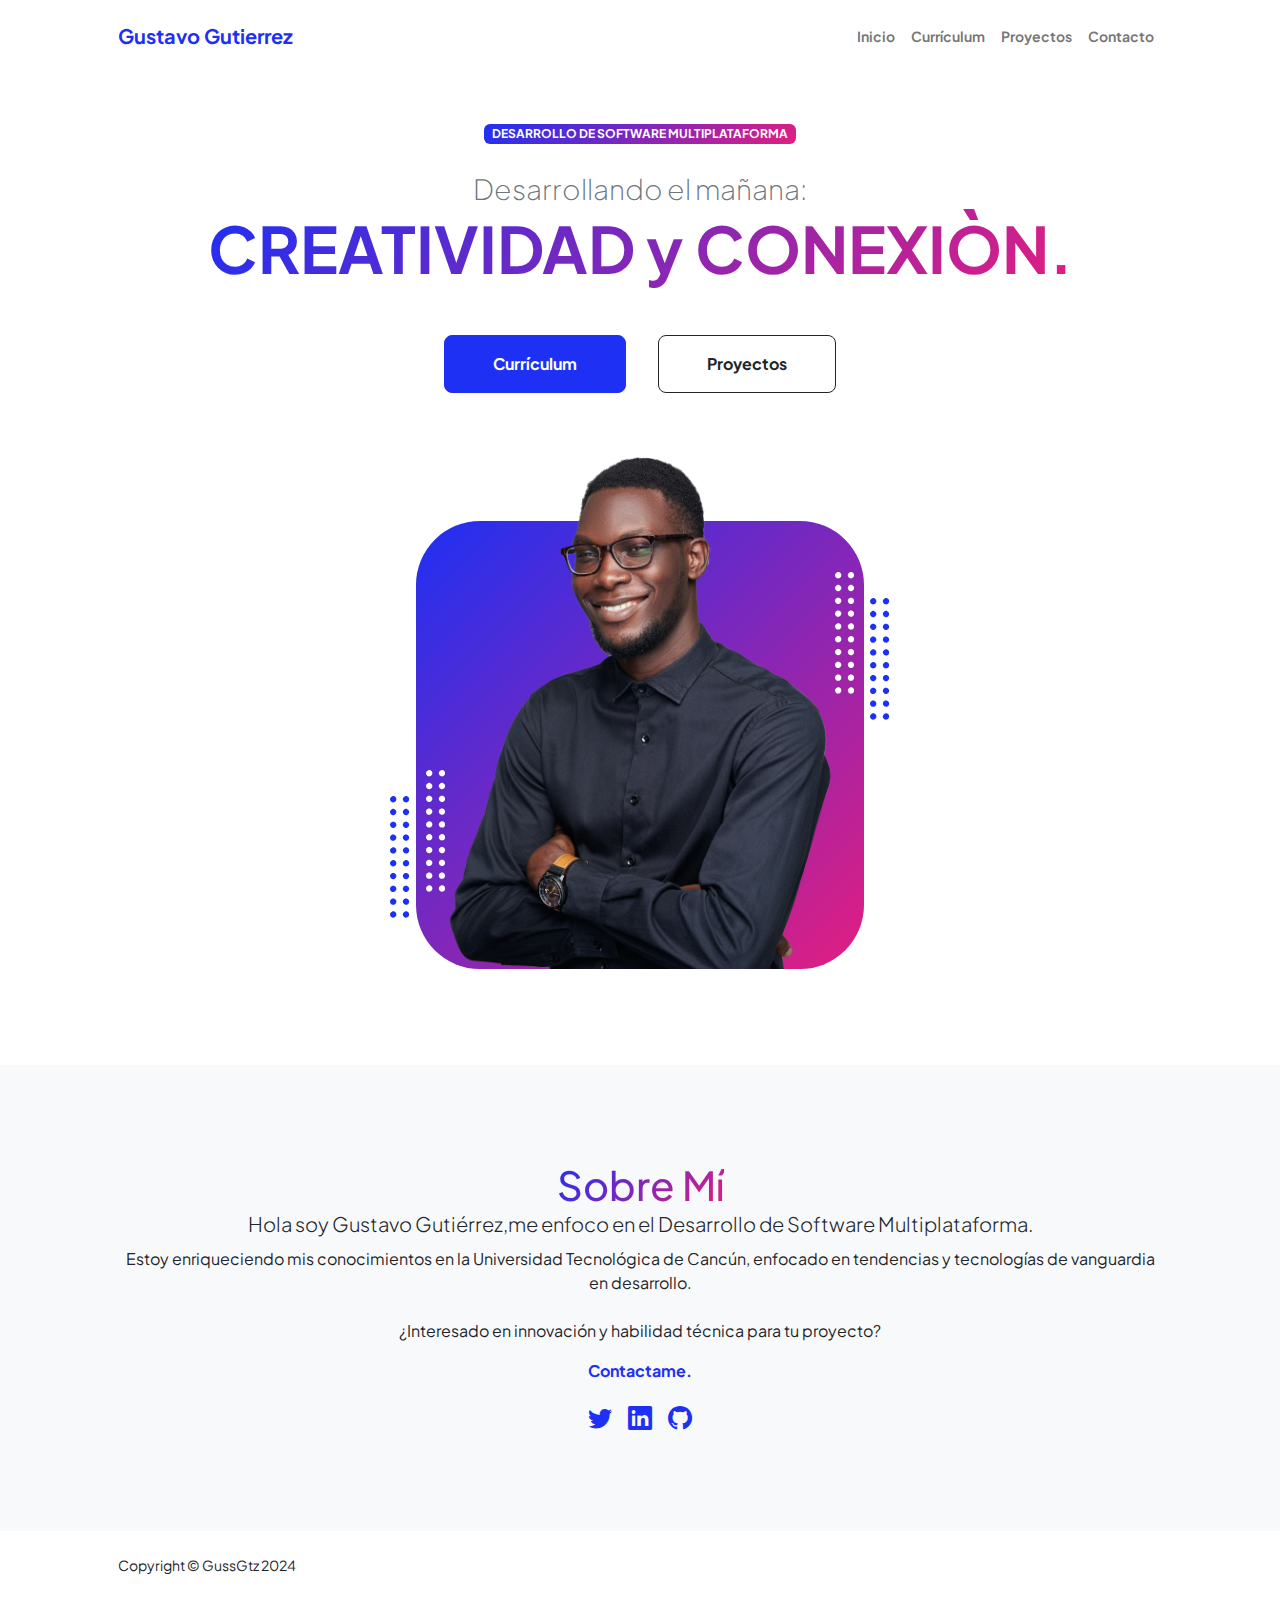
==== commit 1f4f0c32: "ortografia" ====
--- a/index.html
+++ b/index.html
@@ -28,7 +28,7 @@
                         <ul class="navbar-nav ms-auto mb-2 mb-lg-0 small fw-bolder">
                             <li class="nav-item"><a class="nav-link" href="index.html">Inicio</a></li>
                             <li class="nav-item"><a class="nav-link" href="resume.html">Currículum</a></li>
-                            <li class="nav-item"><a class="nav-link" href="projects.html">Projectos</a></li>
+                            <li class="nav-item"><a class="nav-link" href="projects.html">Proyectos</a></li>
                             <li class="nav-item"><a class="nav-link" href="contact.html">Contacto</a></li>
                         </ul>
                     </div>
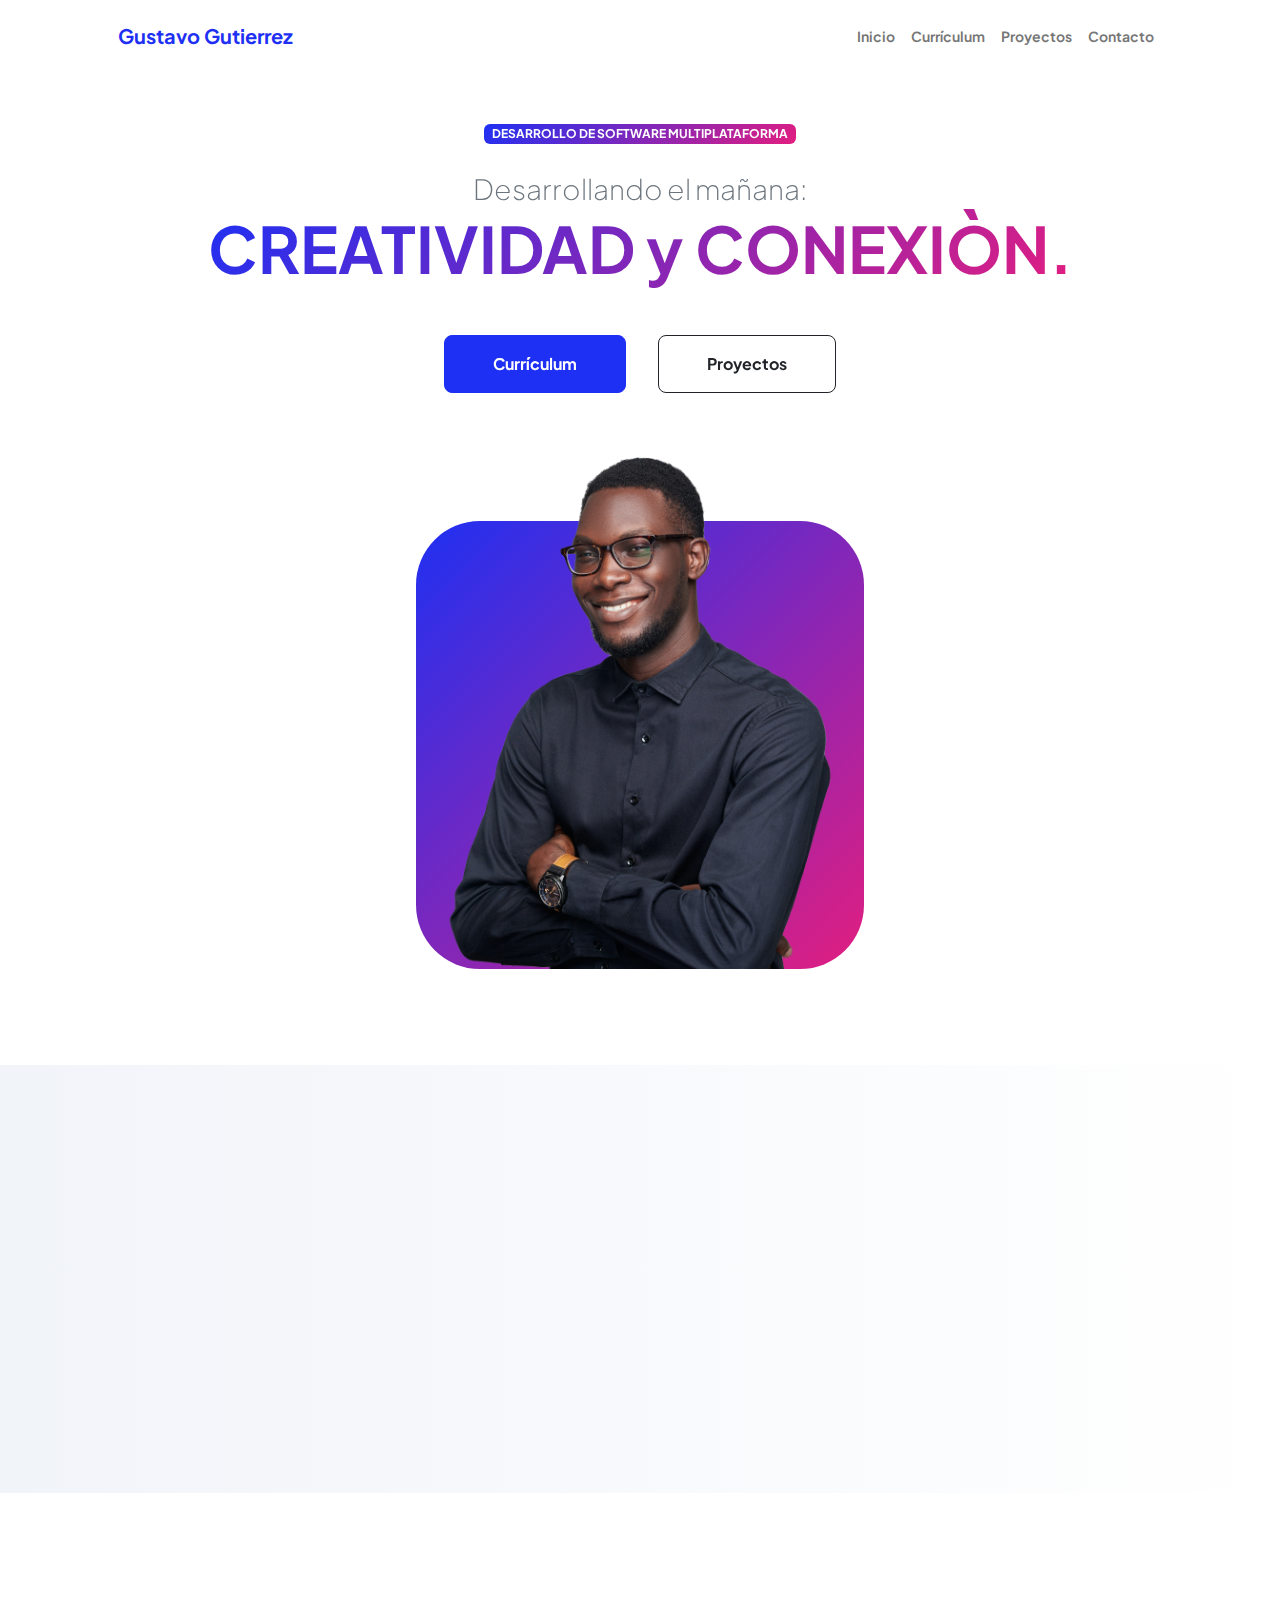
==== commit dc194860: "Actualizacion de datos y animaciones agregadas" ====
--- a/index.html
+++ b/index.html
@@ -1,218 +1,140 @@
 <!DOCTYPE html>
 <html lang="en">
-    <head>
-        <meta charset="utf-8" />
-        <meta name="viewport" content="width=device-width, initial-scale=1, shrink-to-fit=no" />
-        <meta name="description" content="" />
-        <meta name="author" content="" />
-        <title>Portafolio</title>
-        <!-- Favicon-->
-        <link rel="icon" type="image/x-icon" href="assets/favicon.ico" />
-        <!-- Custom Google font-->
-        <link rel="preconnect" href="https://fonts.googleapis.com" />
-        <link rel="preconnect" href="https://fonts.gstatic.com" crossorigin />
-        <link href="https://fonts.googleapis.com/css2?family=Plus+Jakarta+Sans:wght@100;200;300;400;500;600;700;800;900&amp;display=swap" rel="stylesheet" />
-        <!-- Bootstrap icons-->
-        <link href="https://cdn.jsdelivr.net/npm/bootstrap-icons@1.8.1/font/bootstrap-icons.css" rel="stylesheet" />
-        <!-- Core theme CSS (includes Bootstrap)-->
-        <link href="css/styles.css" rel="stylesheet" />
-    </head>
-    <body class="d-flex flex-column h-100">
-        <main class="flex-shrink-0">
-            <!-- Navigation-->
-            <nav class="navbar navbar-expand-lg navbar-light bg-white py-3">
-                <div class="container px-5">
-                    <a class="navbar-brand" href="index.html"><span class="fw-bolder text-primary">Gustavo Gutierrez</span></a>
-                    <button class="navbar-toggler" type="button" data-bs-toggle="collapse" data-bs-target="#navbarSupportedContent" aria-controls="navbarSupportedContent" aria-expanded="false" aria-label="Toggle navigation"><span class="navbar-toggler-icon"></span></button>
-                    <div class="collapse navbar-collapse" id="navbarSupportedContent">
-                        <ul class="navbar-nav ms-auto mb-2 mb-lg-0 small fw-bolder">
-                            <li class="nav-item"><a class="nav-link" href="index.html">Inicio</a></li>
-                            <li class="nav-item"><a class="nav-link" href="resume.html">Currículum</a></li>
-                            <li class="nav-item"><a class="nav-link" href="projects.html">Proyectos</a></li>
-                            <li class="nav-item"><a class="nav-link" href="contact.html">Contacto</a></li>
-                        </ul>
-                    </div>
+<head>
+    <meta charset="utf-8" />
+    <meta name="viewport" content="width=device-width, initial-scale=1, shrink-to-fit=no" />
+    <meta name="description" content="" />
+    <meta name="author" content="" />
+    <title>Portafolio</title>
+    <!-- Favicon-->
+    <link rel="icon" type="image/x-icon" href="assets/favicon.ico" />
+    <!-- Custom Google font-->
+    <link rel="preconnect" href="https://fonts.googleapis.com" />
+    <link rel="preconnect" href="https://fonts.gstatic.com" crossorigin />
+    <link href="https://fonts.googleapis.com/css2?family=Plus+Jakarta+Sans:wght@100;200;300;400;500;600;700;800;900&amp;display=swap" rel="stylesheet" />
+    <!-- Bootstrap icons-->
+    <link href="https://cdn.jsdelivr.net/npm/bootstrap-icons@1.8.1/font/bootstrap-icons.css" rel="stylesheet" />
+    <!-- Core theme CSS (includes Bootstrap)-->
+    <link href="css/styles.css" rel="stylesheet" />
+
+    <!-- AOS CSS -->
+    <link href="https://cdn.jsdelivr.net/npm/aos@2.3.4/dist/aos.css" rel="stylesheet">
+</head>
+<body class="d-flex flex-column h-100">
+    <main class="flex-shrink-0">
+        <!-- Navigation-->
+        <nav class="navbar navbar-expand-lg navbar-light bg-white py-3" data-aos="fade-down">
+            <div class="container px-5">
+                <a class="navbar-brand" href="index.html"><span class="fw-bolder text-primary">Gustavo Gutierrez</span></a>
+                <button class="navbar-toggler" type="button" data-bs-toggle="collapse" data-bs-target="#navbarSupportedContent" aria-controls="navbarSupportedContent" aria-expanded="false" aria-label="Toggle navigation"><span class="navbar-toggler-icon"></span></button>
+                <div class="collapse navbar-collapse" id="navbarSupportedContent">
+                    <ul class="navbar-nav ms-auto mb-2 mb-lg-0 small fw-bolder">
+                        <li class="nav-item"><a class="nav-link" href="index.html">Inicio</a></li>
+                        <li class="nav-item"><a class="nav-link" href="resume.html">Currículum</a></li>
+                        <li class="nav-item"><a class="nav-link" href="projects.html">Proyectos</a></li>
+                        <li class="nav-item"><a class="nav-link" href="contact.html">Contacto</a></li>
+                    </ul>
                 </div>
-            </nav>
-            <!-- Header-->
-            <header class="py-5">
-                <div class="container px-5 pb-5">
-                    <div class="row gx-5 align-items-center">
-                        <div class="col-xxl-5">
-                            <!-- Header text content-->
-                            <div class="text-center text-xxl-start">
-                                <div class="badge bg-gradient-primary-to-secondary text-white mb-4"><div class="text-uppercase">Desarrollo de Software Multiplataforma</div></div>
-                                <div class="fs-3 fw-light text-muted">Desarrollando el mañana:</div>
-                                <h1 class="display-3 fw-bolder mb-5"><span class="text-gradient d-inline">CREATIVIDAD y CONEXIÒN.</span></h1>
-                                <div class="d-grid gap-3 d-sm-flex justify-content-sm-center justify-content-xxl-start mb-3">
-                                    <a class="btn btn-primary btn-lg px-5 py-3 me-sm-3 fs-6 fw-bolder" href="resume.html">Currículum</a>
-                                    <a class="btn btn-outline-dark btn-lg px-5 py-3 fs-6 fw-bolder" href="projects.html">Proyectos</a>
-                                </div>
+            </div>
+        </nav>
+
+        <!-- Header-->
+        <header class="py-5">
+            <div class="container px-5 pb-5">
+                <div class="row gx-5 align-items-center">
+                    <div class="col-xxl-5" data-aos="fade-right">
+                        <!-- Header text content-->
+                        <div class="text-center text-xxl-start">
+                            <div class="badge bg-gradient-primary-to-secondary text-white mb-4"><div class="text-uppercase">Desarrollo de Software Multiplataforma</div></div>
+                            <div class="fs-3 fw-light text-muted">Desarrollando el mañana:</div>
+                            <h1 class="display-3 fw-bolder mb-5"><span class="text-gradient d-inline">CREATIVIDAD y CONEXIÒN.</span></h1>
+                            <div class="d-grid gap-3 d-sm-flex justify-content-sm-center justify-content-xxl-start mb-3" data-aos="fade-up" data-aos-delay="200">
+                                <a class="btn btn-primary btn-lg px-5 py-3 me-sm-3 fs-6 fw-bolder" href="resume.html">Currículum</a>
+                                <a class="btn btn-outline-dark btn-lg px-5 py-3 fs-6 fw-bolder" href="projects.html">Proyectos</a>
                             </div>
                         </div>
-                        <div class="col-xxl-7">
-                            <!-- Header profile picture-->
-                            <div class="d-flex justify-content-center mt-5 mt-xxl-0">
-                                <div class="profile bg-gradient-primary-to-secondary">
-                                    <!-- TIP: For best results, use a photo with a transparent background like the demo example below-->
-                                    <!-- Watch a tutorial on how to do this on YouTube (link)-->
-                                    <img class="profile-img" src="assets/profile.png" alt="..." />
-                                    <div class="dots-1">
-                                        <!-- SVG Dots-->
-                                        <svg version="1.1" xmlns="http://www.w3.org/2000/svg" xmlns:xlink="http://www.w3.org/1999/xlink" x="0px" y="0px" viewBox="0 0 191.6 1215.4" style="enable-background: new 0 0 191.6 1215.4" xml:space="preserve">
-                                            <g transform="translate(0.000000,1280.000000) scale(0.100000,-0.100000)">
-                                                <path d="M227.7,12788.6c-105-35-200-141-222-248c-43-206,163-412,369-369c155,32,275,190,260,339c-11,105-90,213-190,262        C383.7,12801.6,289.7,12808.6,227.7,12788.6z"></path>
-                                                <path d="M1507.7,12788.6c-151-50-253-216-222-362c25-119,136-230,254-255c194-41,395,142,375,339c-11,105-90,213-190,262        C1663.7,12801.6,1569.7,12808.6,1507.7,12788.6z"></path>
-                                                <path d="M227.7,11508.6c-105-35-200-141-222-248c-43-206,163-412,369-369c155,32,275,190,260,339c-11,105-90,213-190,262        C383.7,11521.6,289.7,11528.6,227.7,11508.6z"></path>
-                                                <path d="M1507.7,11508.6c-151-50-253-216-222-362c25-119,136-230,254-255c194-41,395,142,375,339c-11,105-90,213-190,262        C1663.7,11521.6,1569.7,11528.6,1507.7,11508.6z"></path>
-                                                <path d="M227.7,10228.6c-105-35-200-141-222-248c-43-206,163-412,369-369c155,32,275,190,260,339c-11,105-90,213-190,262        C383.7,10241.6,289.7,10248.6,227.7,10228.6z"></path>
-                                                <path d="M1507.7,10228.6c-105-35-200-141-222-248c-43-206,163-412,369-369c155,32,275,190,260,339c-11,105-90,213-190,262        C1663.7,10241.6,1569.7,10248.6,1507.7,10228.6z"></path>
-                                                <path d="M227.7,8948.6c-105-35-200-141-222-248c-43-206,163-412,369-369c155,32,275,190,260,339c-11,105-90,213-190,262        C383.7,8961.6,289.7,8968.6,227.7,8948.6z"></path>
-                                                <path d="M1507.7,8948.6c-105-35-200-141-222-248c-43-206,163-412,369-369c155,32,275,190,260,339c-11,105-90,213-190,262        C1663.7,8961.6,1569.7,8968.6,1507.7,8948.6z"></path>
-                                                <path d="M227.7,7668.6c-105-35-200-141-222-248c-43-206,163-412,369-369c155,32,275,190,260,339c-11,105-90,213-190,262        C383.7,7681.6,289.7,7688.6,227.7,7668.6z"></path>
-                                                <path d="M1507.7,7668.6c-105-35-200-141-222-248c-43-206,163-412,369-369c155,32,275,190,260,339c-11,105-90,213-190,262        C1663.7,7681.6,1569.7,7688.6,1507.7,7668.6z"></path>
-                                                <path d="M227.7,6388.6c-105-35-200-141-222-248c-43-206,163-412,369-369c155,32,275,190,260,339c-11,105-90,213-190,262        C383.7,6401.6,289.7,6408.6,227.7,6388.6z"></path>
-                                                <path d="M1507.7,6388.6c-105-35-200-141-222-248c-43-206,163-412,369-369c155,32,275,190,260,339c-11,105-90,213-190,262        C1663.7,6401.6,1569.7,6408.6,1507.7,6388.6z"></path>
-                                                <path d="M227.7,5108.6c-105-35-200-141-222-248c-43-206,163-412,369-369c155,32,275,190,260,339c-11,105-90,213-190,262        C383.7,5121.6,289.7,5128.6,227.7,5108.6z"></path>
-                                                <path d="M1507.7,5108.6c-105-35-200-141-222-248c-43-206,163-412,369-369c155,32,275,190,260,339c-11,105-90,213-190,262        C1663.7,5121.6,1569.7,5128.6,1507.7,5108.6z"></path>
-                                                <path d="M227.7,3828.6c-105-35-200-141-222-248c-43-206,163-412,369-369c155,32,275,190,260,339c-11,105-90,213-190,262        C383.7,3841.6,289.7,3848.6,227.7,3828.6z"></path>
-                                                <path d="M1507.7,3828.6c-105-35-200-141-222-248c-43-206,163-412,369-369c155,32,275,190,260,339c-11,105-90,213-190,262        C1663.7,3841.6,1569.7,3848.6,1507.7,3828.6z"></path>
-                                                <path d="M227.7,2548.6c-105-35-200-141-222-248c-43-206,163-412,369-369c155,32,275,190,260,339c-11,105-90,213-190,262        C383.7,2561.6,289.7,2568.6,227.7,2548.6z"></path>
-                                                <path d="M1507.7,2548.6c-105-35-200-141-222-248c-43-206,163-412,369-369c155,32,275,190,260,339c-11,105-90,213-190,262        C1663.7,2561.6,1569.7,2568.6,1507.7,2548.6z"></path>
-                                                <path d="M227.7,1268.6c-105-35-200-141-222-248c-43-206,163-412,369-369c155,32,275,190,260,339c-11,105-90,213-190,262        C383.7,1281.6,289.7,1288.6,227.7,1268.6z"></path>
-                                                <path d="M1507.7,1268.6c-105-35-200-141-222-248c-43-206,163-412,369-369c155,32,275,190,260,339c-11,105-90,213-190,262        C1663.7,1281.6,1569.7,1288.6,1507.7,1268.6z"></path>
-                                            </g>
-                                        </svg>
-                                        <!-- END of SVG dots-->
-                                    </div>
-                                    <div class="dots-2">
-                                        <!-- SVG Dots-->
-                                        <svg version="1.1" xmlns="http://www.w3.org/2000/svg" xmlns:xlink="http://www.w3.org/1999/xlink" x="0px" y="0px" viewBox="0 0 191.6 1215.4" style="enable-background: new 0 0 191.6 1215.4" xml:space="preserve">
-                                            <g transform="translate(0.000000,1280.000000) scale(0.100000,-0.100000)">
-                                                <path d="M227.7,12788.6c-105-35-200-141-222-248c-43-206,163-412,369-369c155,32,275,190,260,339c-11,105-90,213-190,262        C383.7,12801.6,289.7,12808.6,227.7,12788.6z"></path>
-                                                <path d="M1507.7,12788.6c-151-50-253-216-222-362c25-119,136-230,254-255c194-41,395,142,375,339c-11,105-90,213-190,262        C1663.7,12801.6,1569.7,12808.6,1507.7,12788.6z"></path>
-                                                <path d="M227.7,11508.6c-105-35-200-141-222-248c-43-206,163-412,369-369c155,32,275,190,260,339c-11,105-90,213-190,262        C383.7,11521.6,289.7,11528.6,227.7,11508.6z"></path>
-                                                <path d="M1507.7,11508.6c-151-50-253-216-222-362c25-119,136-230,254-255c194-41,395,142,375,339c-11,105-90,213-190,262        C1663.7,11521.6,1569.7,11528.6,1507.7,11508.6z"></path>
-                                                <path d="M227.7,10228.6c-105-35-200-141-222-248c-43-206,163-412,369-369c155,32,275,190,260,339c-11,105-90,213-190,262        C383.7,10241.6,289.7,10248.6,227.7,10228.6z"></path>
-                                                <path d="M1507.7,10228.6c-105-35-200-141-222-248c-43-206,163-412,369-369c155,32,275,190,260,339c-11,105-90,213-190,262        C1663.7,10241.6,1569.7,10248.6,1507.7,10228.6z"></path>
-                                                <path d="M227.7,8948.6c-105-35-200-141-222-248c-43-206,163-412,369-369c155,32,275,190,260,339c-11,105-90,213-190,262        C383.7,8961.6,289.7,8968.6,227.7,8948.6z"></path>
-                                                <path d="M1507.7,8948.6c-105-35-200-141-222-248c-43-206,163-412,369-369c155,32,275,190,260,339c-11,105-90,213-190,262        C1663.7,8961.6,1569.7,8968.6,1507.7,8948.6z"></path>
-                                                <path d="M227.7,7668.6c-105-35-200-141-222-248c-43-206,163-412,369-369c155,32,275,190,260,339c-11,105-90,213-190,262        C383.7,7681.6,289.7,7688.6,227.7,7668.6z"></path>
-                                                <path d="M1507.7,7668.6c-105-35-200-141-222-248c-43-206,163-412,369-369c155,32,275,190,260,339c-11,105-90,213-190,262        C1663.7,7681.6,1569.7,7688.6,1507.7,7668.6z"></path>
-                                                <path d="M227.7,6388.6c-105-35-200-141-222-248c-43-206,163-412,369-369c155,32,275,190,260,339c-11,105-90,213-190,262        C383.7,6401.6,289.7,6408.6,227.7,6388.6z"></path>
-                                                <path d="M1507.7,6388.6c-105-35-200-141-222-248c-43-206,163-412,369-369c155,32,275,190,260,339c-11,105-90,213-190,262        C1663.7,6401.6,1569.7,6408.6,1507.7,6388.6z"></path>
-                                                <path d="M227.7,5108.6c-105-35-200-141-222-248c-43-206,163-412,369-369c155,32,275,190,260,339c-11,105-90,213-190,262        C383.7,5121.6,289.7,5128.6,227.7,5108.6z"></path>
-                                                <path d="M1507.7,5108.6c-105-35-200-141-222-248c-43-206,163-412,369-369c155,32,275,190,260,339c-11,105-90,213-190,262        C1663.7,5121.6,1569.7,5128.6,1507.7,5108.6z"></path>
-                                                <path d="M227.7,3828.6c-105-35-200-141-222-248c-43-206,163-412,369-369c155,32,275,190,260,339c-11,105-90,213-190,262        C383.7,3841.6,289.7,3848.6,227.7,3828.6z"></path>
-                                                <path d="M1507.7,3828.6c-105-35-200-141-222-248c-43-206,163-412,369-369c155,32,275,190,260,339c-11,105-90,213-190,262        C1663.7,3841.6,1569.7,3848.6,1507.7,3828.6z"></path>
-                                                <path d="M227.7,2548.6c-105-35-200-141-222-248c-43-206,163-412,369-369c155,32,275,190,260,339c-11,105-90,213-190,262        C383.7,2561.6,289.7,2568.6,227.7,2548.6z"></path>
-                                                <path d="M1507.7,2548.6c-105-35-200-141-222-248c-43-206,163-412,369-369c155,32,275,190,260,339c-11,105-90,213-190,262        C1663.7,2561.6,1569.7,2568.6,1507.7,2548.6z"></path>
-                                                <path d="M227.7,1268.6c-105-35-200-141-222-248c-43-206,163-412,369-369c155,32,275,190,260,339c-11,105-90,213-190,262        C383.7,1281.6,289.7,1288.6,227.7,1268.6z"></path>
-                                                <path d="M1507.7,1268.6c-105-35-200-141-222-248c-43-206,163-412,369-369c155,32,275,190,260,339c-11,105-90,213-190,262        C1663.7,1281.6,1569.7,1288.6,1507.7,1268.6z"></path>
-                                            </g>
-                                        </svg>
-                                        <!-- END of SVG dots-->
-                                    </div>
-                                    <div class="dots-3">
-                                        <!-- SVG Dots-->
-                                        <svg version="1.1" xmlns="http://www.w3.org/2000/svg" xmlns:xlink="http://www.w3.org/1999/xlink" x="0px" y="0px" viewBox="0 0 191.6 1215.4" style="enable-background: new 0 0 191.6 1215.4" xml:space="preserve">
-                                            <g transform="translate(0.000000,1280.000000) scale(0.100000,-0.100000)">
-                                                <path d="M227.7,12788.6c-105-35-200-141-222-248c-43-206,163-412,369-369c155,32,275,190,260,339c-11,105-90,213-190,262        C383.7,12801.6,289.7,12808.6,227.7,12788.6z"></path>
-                                                <path d="M1507.7,12788.6c-151-50-253-216-222-362c25-119,136-230,254-255c194-41,395,142,375,339c-11,105-90,213-190,262        C1663.7,12801.6,1569.7,12808.6,1507.7,12788.6z"></path>
-                                                <path d="M227.7,11508.6c-105-35-200-141-222-248c-43-206,163-412,369-369c155,32,275,190,260,339c-11,105-90,213-190,262        C383.7,11521.6,289.7,11528.6,227.7,11508.6z"></path>
-                                                <path d="M1507.7,11508.6c-151-50-253-216-222-362c25-119,136-230,254-255c194-41,395,142,375,339c-11,105-90,213-190,262        C1663.7,11521.6,1569.7,11528.6,1507.7,11508.6z"></path>
-                                                <path d="M227.7,10228.6c-105-35-200-141-222-248c-43-206,163-412,369-369c155,32,275,190,260,339c-11,105-90,213-190,262        C383.7,10241.6,289.7,10248.6,227.7,10228.6z"></path>
-                                                <path d="M1507.7,10228.6c-105-35-200-141-222-248c-43-206,163-412,369-369c155,32,275,190,260,339c-11,105-90,213-190,262        C1663.7,10241.6,1569.7,10248.6,1507.7,10228.6z"></path>
-                                                <path d="M227.7,8948.6c-105-35-200-141-222-248c-43-206,163-412,369-369c155,32,275,190,260,339c-11,105-90,213-190,262        C383.7,8961.6,289.7,8968.6,227.7,8948.6z"></path>
-                                                <path d="M1507.7,8948.6c-105-35-200-141-222-248c-43-206,163-412,369-369c155,32,275,190,260,339c-11,105-90,213-190,262        C1663.7,8961.6,1569.7,8968.6,1507.7,8948.6z"></path>
-                                                <path d="M227.7,7668.6c-105-35-200-141-222-248c-43-206,163-412,369-369c155,32,275,190,260,339c-11,105-90,213-190,262        C383.7,7681.6,289.7,7688.6,227.7,7668.6z"></path>
-                                                <path d="M1507.7,7668.6c-105-35-200-141-222-248c-43-206,163-412,369-369c155,32,275,190,260,339c-11,105-90,213-190,262        C1663.7,7681.6,1569.7,7688.6,1507.7,7668.6z"></path>
-                                                <path d="M227.7,6388.6c-105-35-200-141-222-248c-43-206,163-412,369-369c155,32,275,190,260,339c-11,105-90,213-190,262        C383.7,6401.6,289.7,6408.6,227.7,6388.6z"></path>
-                                                <path d="M1507.7,6388.6c-105-35-200-141-222-248c-43-206,163-412,369-369c155,32,275,190,260,339c-11,105-90,213-190,262        C1663.7,6401.6,1569.7,6408.6,1507.7,6388.6z"></path>
-                                                <path d="M227.7,5108.6c-105-35-200-141-222-248c-43-206,163-412,369-369c155,32,275,190,260,339c-11,105-90,213-190,262        C383.7,5121.6,289.7,5128.6,227.7,5108.6z"></path>
-                                                <path d="M1507.7,5108.6c-105-35-200-141-222-248c-43-206,163-412,369-369c155,32,275,190,260,339c-11,105-90,213-190,262        C1663.7,5121.6,1569.7,5128.6,1507.7,5108.6z"></path>
-                                                <path d="M227.7,3828.6c-105-35-200-141-222-248c-43-206,163-412,369-369c155,32,275,190,260,339c-11,105-90,213-190,262        C383.7,3841.6,289.7,3848.6,227.7,3828.6z"></path>
-                                                <path d="M1507.7,3828.6c-105-35-200-141-222-248c-43-206,163-412,369-369c155,32,275,190,260,339c-11,105-90,213-190,262        C1663.7,3841.6,1569.7,3848.6,1507.7,3828.6z"></path>
-                                                <path d="M227.7,2548.6c-105-35-200-141-222-248c-43-206,163-412,369-369c155,32,275,190,260,339c-11,105-90,213-190,262        C383.7,2561.6,289.7,2568.6,227.7,2548.6z"></path>
-                                                <path d="M1507.7,2548.6c-105-35-200-141-222-248c-43-206,163-412,369-369c155,32,275,190,260,339c-11,105-90,213-190,262        C1663.7,2561.6,1569.7,2568.6,1507.7,2548.6z"></path>
-                                                <path d="M227.7,1268.6c-105-35-200-141-222-248c-43-206,163-412,369-369c155,32,275,190,260,339c-11,105-90,213-190,262        C383.7,1281.6,289.7,1288.6,227.7,1268.6z"></path>
-                                                <path d="M1507.7,1268.6c-105-35-200-141-222-248c-43-206,163-412,369-369c155,32,275,190,260,339c-11,105-90,213-190,262        C1663.7,1281.6,1569.7,1288.6,1507.7,1268.6z"></path>
-                                            </g>
-                                        </svg>
-                                        <!-- END of SVG dots-->
-                                    </div>
-                                    <div class="dots-4">
-                                        <!-- SVG Dots-->
-                                        <svg version="1.1" xmlns="http://www.w3.org/2000/svg" xmlns:xlink="http://www.w3.org/1999/xlink" x="0px" y="0px" viewBox="0 0 191.6 1215.4" style="enable-background: new 0 0 191.6 1215.4" xml:space="preserve">
-                                            <g transform="translate(0.000000,1280.000000) scale(0.100000,-0.100000)">
-                                                <path d="M227.7,12788.6c-105-35-200-141-222-248c-43-206,163-412,369-369c155,32,275,190,260,339c-11,105-90,213-190,262        C383.7,12801.6,289.7,12808.6,227.7,12788.6z"></path>
-                                                <path d="M1507.7,12788.6c-151-50-253-216-222-362c25-119,136-230,254-255c194-41,395,142,375,339c-11,105-90,213-190,262        C1663.7,12801.6,1569.7,12808.6,1507.7,12788.6z"></path>
-                                                <path d="M227.7,11508.6c-105-35-200-141-222-248c-43-206,163-412,369-369c155,32,275,190,260,339c-11,105-90,213-190,262        C383.7,11521.6,289.7,11528.6,227.7,11508.6z"></path>
-                                                <path d="M1507.7,11508.6c-151-50-253-216-222-362c25-119,136-230,254-255c194-41,395,142,375,339c-11,105-90,213-190,262        C1663.7,11521.6,1569.7,11528.6,1507.7,11508.6z"></path>
-                                                <path d="M227.7,10228.6c-105-35-200-141-222-248c-43-206,163-412,369-369c155,32,275,190,260,339c-11,105-90,213-190,262        C383.7,10241.6,289.7,10248.6,227.7,10228.6z"></path>
-                                                <path d="M1507.7,10228.6c-105-35-200-141-222-248c-43-206,163-412,369-369c155,32,275,190,260,339c-11,105-90,213-190,262        C1663.7,10241.6,1569.7,10248.6,1507.7,10228.6z"></path>
-                                                <path d="M227.7,8948.6c-105-35-200-141-222-248c-43-206,163-412,369-369c155,32,275,190,260,339c-11,105-90,213-190,262        C383.7,8961.6,289.7,8968.6,227.7,8948.6z"></path>
-                                                <path d="M1507.7,8948.6c-105-35-200-141-222-248c-43-206,163-412,369-369c155,32,275,190,260,339c-11,105-90,213-190,262        C1663.7,8961.6,1569.7,8968.6,1507.7,8948.6z"></path>
-                                                <path d="M227.7,7668.6c-105-35-200-141-222-248c-43-206,163-412,369-369c155,32,275,190,260,339c-11,105-90,213-190,262        C383.7,7681.6,289.7,7688.6,227.7,7668.6z"></path>
-                                                <path d="M1507.7,7668.6c-105-35-200-141-222-248c-43-206,163-412,369-369c155,32,275,190,260,339c-11,105-90,213-190,262        C1663.7,7681.6,1569.7,7688.6,1507.7,7668.6z"></path>
-                                                <path d="M227.7,6388.6c-105-35-200-141-222-248c-43-206,163-412,369-369c155,32,275,190,260,339c-11,105-90,213-190,262        C383.7,6401.6,289.7,6408.6,227.7,6388.6z"></path>
-                                                <path d="M1507.7,6388.6c-105-35-200-141-222-248c-43-206,163-412,369-369c155,32,275,190,260,339c-11,105-90,213-190,262        C1663.7,6401.6,1569.7,6408.6,1507.7,6388.6z"></path>
-                                                <path d="M227.7,5108.6c-105-35-200-141-222-248c-43-206,163-412,369-369c155,32,275,190,260,339c-11,105-90,213-190,262        C383.7,5121.6,289.7,5128.6,227.7,5108.6z"></path>
-                                                <path d="M1507.7,5108.6c-105-35-200-141-222-248c-43-206,163-412,369-369c155,32,275,190,260,339c-11,105-90,213-190,262        C1663.7,5121.6,1569.7,5128.6,1507.7,5108.6z"></path>
-                                                <path d="M227.7,3828.6c-105-35-200-141-222-248c-43-206,163-412,369-369c155,32,275,190,260,339c-11,105-90,213-190,262        C383.7,3841.6,289.7,3848.6,227.7,3828.6z"></path>
-                                                <path d="M1507.7,3828.6c-105-35-200-141-222-248c-43-206,163-412,369-369c155,32,275,190,260,339c-11,105-90,213-190,262        C1663.7,3841.6,1569.7,3848.6,1507.7,3828.6z"></path>
-                                                <path d="M227.7,2548.6c-105-35-200-141-222-248c-43-206,163-412,369-369c155,32,275,190,260,339c-11,105-90,213-190,262        C383.7,2561.6,289.7,2568.6,227.7,2548.6z"></path>
-                                                <path d="M1507.7,2548.6c-105-35-200-141-222-248c-43-206,163-412,369-369c155,32,275,190,260,339c-11,105-90,213-190,262        C1663.7,2561.6,1569.7,2568.6,1507.7,2548.6z"></path>
-                                                <path d="M227.7,1268.6c-105-35-200-141-222-248c-43-206,163-412,369-369c155,32,275,190,260,339c-11,105-90,213-190,262        C383.7,1281.6,289.7,1288.6,227.7,1268.6z"></path>
-                                                <path d="M1507.7,1268.6c-105-35-200-141-222-248c-43-206,163-412,369-369c155,32,275,190,260,339c-11,105-90,213-190,262        C1663.7,1281.6,1569.7,1288.6,1507.7,1268.6z"></path>
-                                            </g>
-                                        </svg>
-                                        <!-- END of SVG dots-->
-                                    </div>
-                                </div>
+                    </div>
+                    <div class="col-xxl-7" data-aos="zoom-in">
+                        <!-- Header profile picture-->
+                        <div class="d-flex justify-content-center mt-5 mt-xxl-0">
+                            <div class="profile bg-gradient-primary-to-secondary">
+                                <img class="profile-img" src="assets/profile.png" alt="..." />
+                                <div class="dots-1"> <!-- SVG contenido --> </div>
+                                <div class="dots-2"> <!-- SVG contenido --> </div>
+                                <div class="dots-3"> <!-- SVG contenido --> </div>
+                                <div class="dots-4"> <!-- SVG contenido --> </div>
                             </div>
                         </div>
                     </div>
                 </div>
-            </header>
-            <!-- About Section-->
-            <section class="bg-light py-5">
-                <div class="container px-5">
-                    <div class="row gx-5 justify-content-center">
-                        <div class="col-xxl-8">
-                            <div class="text-center my-5">
-    <h1 class="text-gradient d-inline">Sobre Mí</h1>
-    <p class="lead mb-2">Hola soy Gustavo Gutiérrez,me enfoco en el Desarrollo de Software Multiplataforma.</p>
-    <p class="mb-4">Estoy enriqueciendo mis conocimientos en la Universidad Tecnológica de Cancún, enfocado en tendencias y tecnologías de vanguardia en desarrollo.</p>
-    <p>¿Interesado en innovación y habilidad técnica para tu proyecto?</p>
-    <p><a href="https://gussgtz.github.io/contact.html" class="text-decoration-none"><strong>Contactame.</strong></a></p>
-    <div class="d-flex justify-content-center gap-3 fs-4">
-        <a class="text-primary" href="https://twitter.com/GustavoGtzzz" aria-label="Twitter" target="_blank"><i class="bi bi-twitter"></i></a>
-        <a class="text-primary" href="https://www.linkedin.com/in/gustavo-gutierrez-b5b895290" aria-label="LinkedIn" target="_blank"><i class="bi bi-linkedin"></i></a>
-        <a class="text-primary" href="https://github.com/GussGtz" aria-label="GitHub" target="_blank"><i class="bi bi-github"></i></a>
-    </div>
-</div>
+            </div>
+        </header>
 
-                            
-                        </div>
+       <!-- About Section -->
+<section class="py-5" style="background: linear-gradient(to right, #f1f4f9, #ffffff);">
+    <div class="container px-5">
+        <div class="row gx-5 justify-content-center">
+            <div class="col-xxl-10">
+                <div class="text-center" data-aos="fade-up" data-aos-delay="100">
+                    <h1 class="text-gradient d-inline mb-4" style="font-size: 3rem;">Sobre Mí</h1>
+                    <p class="lead mb-3 text-muted">
+                        Hola, soy <span class="fw-bold text-dark">Gustavo Gutiérrez</span>, apasionado por el
+                        <span class="text-primary">Desarrollo de Software Multiplataforma</span>.
+                    </p>
+                    <p class="mb-4 text-secondary">
+                        Actualmente estudio en la <strong>Universidad Tecnológica de Cancún</strong>, 
+                        profundizando en tecnologías modernas con enfoque creativo e innovador.
+                    </p>
+                    <p class="mb-4 text-secondary">
+                        ¿Buscas experiencia técnica con enfoque humano? ¡Estoy listo para trabajar contigo!
+                    </p>
+                    <div data-aos="fade-up" data-aos-delay="200">
+                        <a href="https://gussgtz.github.io/contact.html"
+                           class="btn btn-primary btn-lg px-5 py-2 rounded-pill fw-bold shadow-sm">
+                            <i class="bi bi-envelope-fill me-2"></i>Contáctame
+                        </a>
                     </div>
-                </div>
-            </section>
-        </main>
-        <!-- Footer-->
-        <footer class="bg-white py-4 mt-auto">
-            <div class="container px-5">
-                <div class="row align-items-center justify-content-between flex-column flex-sm-row">
-                    <div class="col-auto"><div class="small m-0">Copyright &copy; GussGtz 2024</div></div>
-                    <div class="col-auto">
-                    
+                    <div class="d-flex justify-content-center gap-4 fs-4 pt-4" data-aos="zoom-in" data-aos-delay="300">
+                        <a class="text-primary" href="https://twitter.com/GustavoGtzzz" target="_blank" aria-label="Twitter">
+                            <i class="bi bi-twitter"></i>
+                        </a>
+                        <a class="text-primary" href="https://www.linkedin.com/in/gustavo-gutierrez-b5b895290" target="_blank" aria-label="LinkedIn">
+                            <i class="bi bi-linkedin"></i>
+                        </a>
+                        <a class="text-primary" href="https://github.com/GussGtz" target="_blank" aria-label="GitHub">
+                            <i class="bi bi-github"></i>
+                        </a>
                     </div>
                 </div>
             </div>
-        </footer>
-        <!-- Bootstrap core JS-->
-        <script src="https://cdn.jsdelivr.net/npm/bootstrap@5.2.3/dist/js/bootstrap.bundle.min.js"></script>
-        <!-- Core theme JS-->
-        <script src="js/scripts.js"></script>
-    </body>
+        </div>
+    </div>
+</section>
+
+    </main>
+
+    <!-- Footer-->
+    <footer class="bg-white py-4 mt-auto" data-aos="fade-up">
+        <div class="container px-5">
+            <div class="row align-items-center justify-content-between flex-column flex-sm-row">
+                <div class="col-auto"><div class="small m-0">Copyright &copy; GussGtz 2024</div></div>
+                <div class="col-auto"></div>
+            </div>
+        </div>
+    </footer>
+
+    <!-- Bootstrap core JS-->
+    <script src="https://cdn.jsdelivr.net/npm/bootstrap@5.2.3/dist/js/bootstrap.bundle.min.js"></script>
+    <!-- Core theme JS-->
+    <script src="js/scripts.js"></script>
+
+    <!-- AOS JS -->
+    <script src="https://cdn.jsdelivr.net/npm/aos@2.3.4/dist/aos.js"></script>
+    <script>
+      AOS.init({
+        duration: 1000,
+        once: true
+      });
+    </script>
+</body>
 </html>
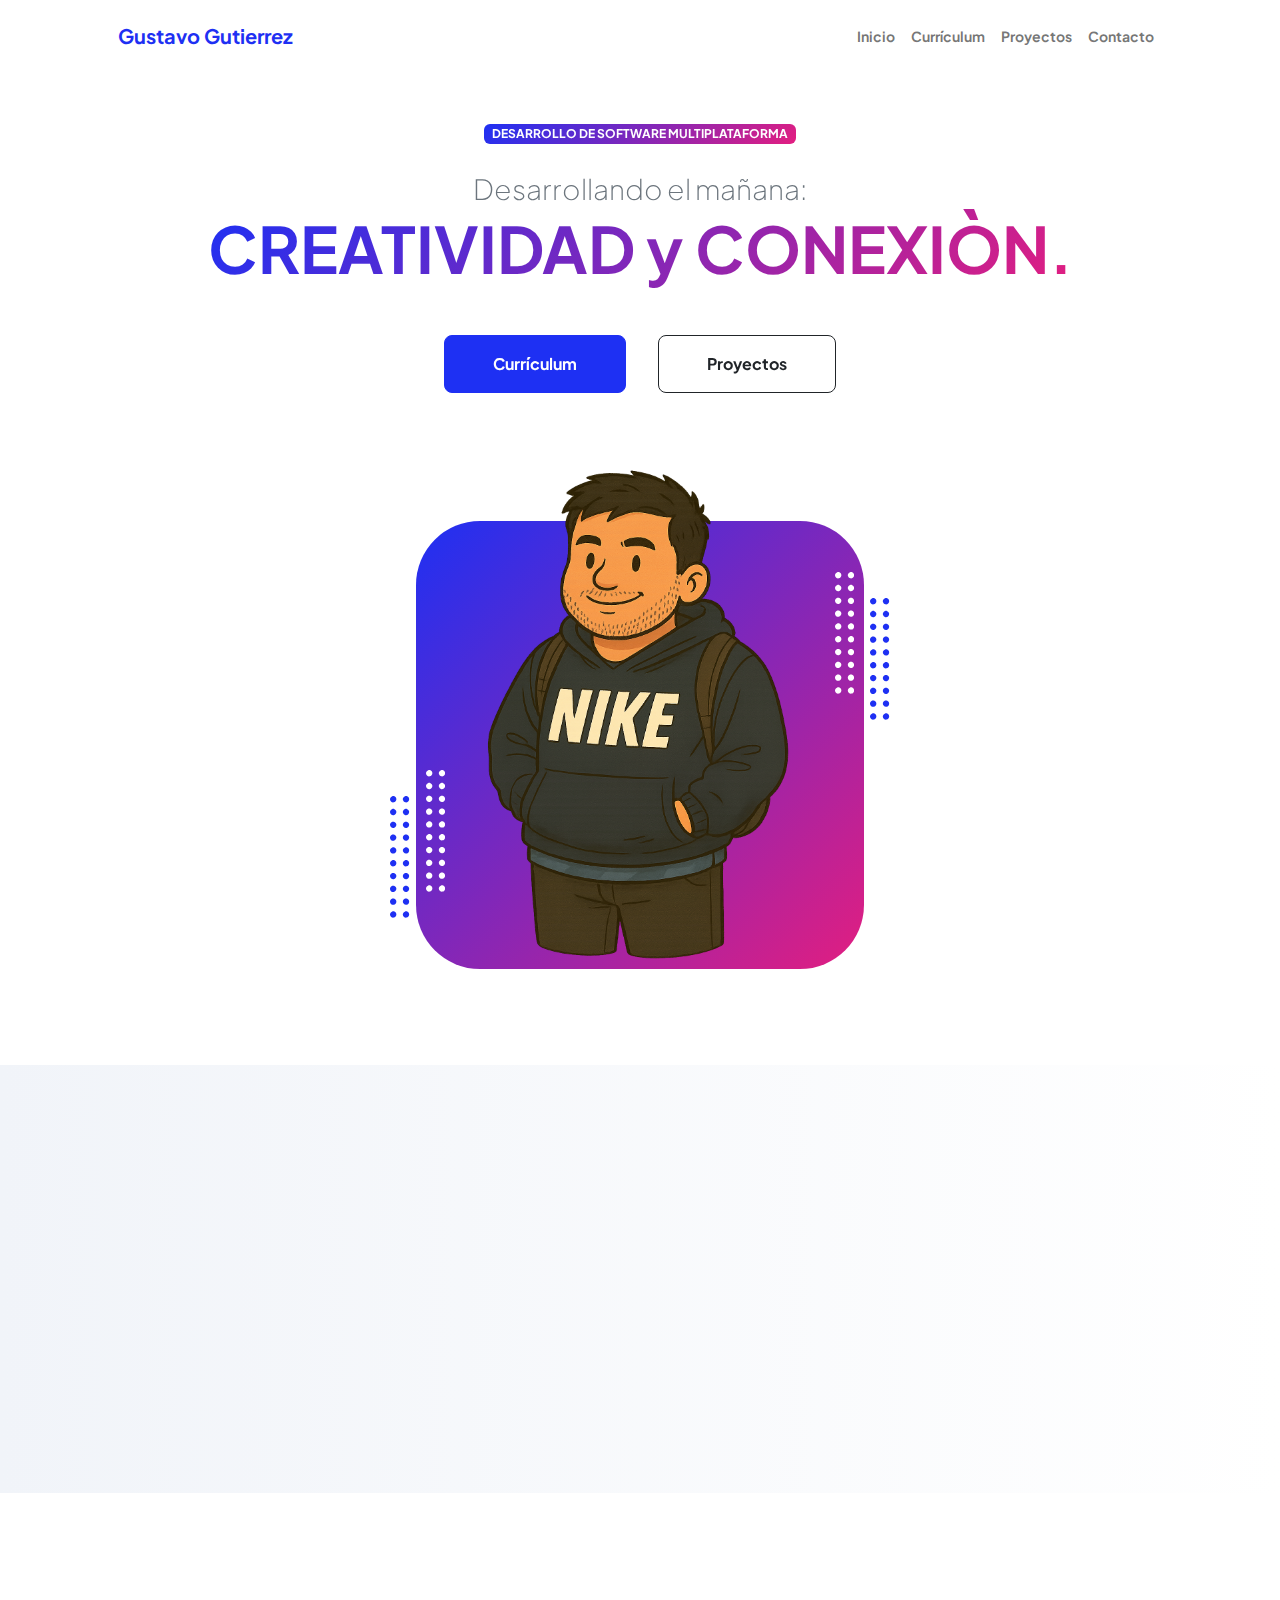
==== commit b621a764: "Actulizacion de imagenes" ====
--- a/index.html
+++ b/index.html
@@ -55,14 +55,124 @@
                         </div>
                     </div>
                     <div class="col-xxl-7" data-aos="zoom-in">
-                        <!-- Header profile picture-->
-                        <div class="d-flex justify-content-center mt-5 mt-xxl-0">
+                         <!-- Header profile picture-->
+                         <div class="d-flex justify-content-center mt-5 mt-xxl-0">
                             <div class="profile bg-gradient-primary-to-secondary">
-                                <img class="profile-img" src="assets/profile.png" alt="..." />
-                                <div class="dots-1"> <!-- SVG contenido --> </div>
-                                <div class="dots-2"> <!-- SVG contenido --> </div>
-                                <div class="dots-3"> <!-- SVG contenido --> </div>
-                                <div class="dots-4"> <!-- SVG contenido --> </div>
+                                <!-- TIP: For best results, use a photo with a transparent background like the demo example below-->
+                                <!-- Watch a tutorial on how to do this on YouTube (link)-->
+                                <img class="profile-img" src="assets/GUSTAVODIBUJO.png" alt="..." />
+                                <div class="dots-1">
+                                    <!-- SVG Dots-->
+                                    <svg version="1.1" xmlns="http://www.w3.org/2000/svg" xmlns:xlink="http://www.w3.org/1999/xlink" x="0px" y="0px" viewBox="0 0 191.6 1215.4" style="enable-background: new 0 0 191.6 1215.4" xml:space="preserve">
+                                        <g transform="translate(0.000000,1280.000000) scale(0.100000,-0.100000)">
+                                            <path d="M227.7,12788.6c-105-35-200-141-222-248c-43-206,163-412,369-369c155,32,275,190,260,339c-11,105-90,213-190,262        C383.7,12801.6,289.7,12808.6,227.7,12788.6z"></path>
+                                            <path d="M1507.7,12788.6c-151-50-253-216-222-362c25-119,136-230,254-255c194-41,395,142,375,339c-11,105-90,213-190,262        C1663.7,12801.6,1569.7,12808.6,1507.7,12788.6z"></path>
+                                            <path d="M227.7,11508.6c-105-35-200-141-222-248c-43-206,163-412,369-369c155,32,275,190,260,339c-11,105-90,213-190,262        C383.7,11521.6,289.7,11528.6,227.7,11508.6z"></path>
+                                            <path d="M1507.7,11508.6c-151-50-253-216-222-362c25-119,136-230,254-255c194-41,395,142,375,339c-11,105-90,213-190,262        C1663.7,11521.6,1569.7,11528.6,1507.7,11508.6z"></path>
+                                            <path d="M227.7,10228.6c-105-35-200-141-222-248c-43-206,163-412,369-369c155,32,275,190,260,339c-11,105-90,213-190,262        C383.7,10241.6,289.7,10248.6,227.7,10228.6z"></path>
+                                            <path d="M1507.7,10228.6c-105-35-200-141-222-248c-43-206,163-412,369-369c155,32,275,190,260,339c-11,105-90,213-190,262        C1663.7,10241.6,1569.7,10248.6,1507.7,10228.6z"></path>
+                                            <path d="M227.7,8948.6c-105-35-200-141-222-248c-43-206,163-412,369-369c155,32,275,190,260,339c-11,105-90,213-190,262        C383.7,8961.6,289.7,8968.6,227.7,8948.6z"></path>
+                                            <path d="M1507.7,8948.6c-105-35-200-141-222-248c-43-206,163-412,369-369c155,32,275,190,260,339c-11,105-90,213-190,262        C1663.7,8961.6,1569.7,8968.6,1507.7,8948.6z"></path>
+                                            <path d="M227.7,7668.6c-105-35-200-141-222-248c-43-206,163-412,369-369c155,32,275,190,260,339c-11,105-90,213-190,262        C383.7,7681.6,289.7,7688.6,227.7,7668.6z"></path>
+                                            <path d="M1507.7,7668.6c-105-35-200-141-222-248c-43-206,163-412,369-369c155,32,275,190,260,339c-11,105-90,213-190,262        C1663.7,7681.6,1569.7,7688.6,1507.7,7668.6z"></path>
+                                            <path d="M227.7,6388.6c-105-35-200-141-222-248c-43-206,163-412,369-369c155,32,275,190,260,339c-11,105-90,213-190,262        C383.7,6401.6,289.7,6408.6,227.7,6388.6z"></path>
+                                            <path d="M1507.7,6388.6c-105-35-200-141-222-248c-43-206,163-412,369-369c155,32,275,190,260,339c-11,105-90,213-190,262        C1663.7,6401.6,1569.7,6408.6,1507.7,6388.6z"></path>
+                                            <path d="M227.7,5108.6c-105-35-200-141-222-248c-43-206,163-412,369-369c155,32,275,190,260,339c-11,105-90,213-190,262        C383.7,5121.6,289.7,5128.6,227.7,5108.6z"></path>
+                                            <path d="M1507.7,5108.6c-105-35-200-141-222-248c-43-206,163-412,369-369c155,32,275,190,260,339c-11,105-90,213-190,262        C1663.7,5121.6,1569.7,5128.6,1507.7,5108.6z"></path>
+                                            <path d="M227.7,3828.6c-105-35-200-141-222-248c-43-206,163-412,369-369c155,32,275,190,260,339c-11,105-90,213-190,262        C383.7,3841.6,289.7,3848.6,227.7,3828.6z"></path>
+                                            <path d="M1507.7,3828.6c-105-35-200-141-222-248c-43-206,163-412,369-369c155,32,275,190,260,339c-11,105-90,213-190,262        C1663.7,3841.6,1569.7,3848.6,1507.7,3828.6z"></path>
+                                            <path d="M227.7,2548.6c-105-35-200-141-222-248c-43-206,163-412,369-369c155,32,275,190,260,339c-11,105-90,213-190,262        C383.7,2561.6,289.7,2568.6,227.7,2548.6z"></path>
+                                            <path d="M1507.7,2548.6c-105-35-200-141-222-248c-43-206,163-412,369-369c155,32,275,190,260,339c-11,105-90,213-190,262        C1663.7,2561.6,1569.7,2568.6,1507.7,2548.6z"></path>
+                                            <path d="M227.7,1268.6c-105-35-200-141-222-248c-43-206,163-412,369-369c155,32,275,190,260,339c-11,105-90,213-190,262        C383.7,1281.6,289.7,1288.6,227.7,1268.6z"></path>
+                                            <path d="M1507.7,1268.6c-105-35-200-141-222-248c-43-206,163-412,369-369c155,32,275,190,260,339c-11,105-90,213-190,262        C1663.7,1281.6,1569.7,1288.6,1507.7,1268.6z"></path>
+                                        </g>
+                                    </svg>
+                                    <!-- END of SVG dots-->
+                                </div>
+                                <div class="dots-2">
+                                    <!-- SVG Dots-->
+                                    <svg version="1.1" xmlns="http://www.w3.org/2000/svg" xmlns:xlink="http://www.w3.org/1999/xlink" x="0px" y="0px" viewBox="0 0 191.6 1215.4" style="enable-background: new 0 0 191.6 1215.4" xml:space="preserve">
+                                        <g transform="translate(0.000000,1280.000000) scale(0.100000,-0.100000)">
+                                            <path d="M227.7,12788.6c-105-35-200-141-222-248c-43-206,163-412,369-369c155,32,275,190,260,339c-11,105-90,213-190,262        C383.7,12801.6,289.7,12808.6,227.7,12788.6z"></path>
+                                            <path d="M1507.7,12788.6c-151-50-253-216-222-362c25-119,136-230,254-255c194-41,395,142,375,339c-11,105-90,213-190,262        C1663.7,12801.6,1569.7,12808.6,1507.7,12788.6z"></path>
+                                            <path d="M227.7,11508.6c-105-35-200-141-222-248c-43-206,163-412,369-369c155,32,275,190,260,339c-11,105-90,213-190,262        C383.7,11521.6,289.7,11528.6,227.7,11508.6z"></path>
+                                            <path d="M1507.7,11508.6c-151-50-253-216-222-362c25-119,136-230,254-255c194-41,395,142,375,339c-11,105-90,213-190,262        C1663.7,11521.6,1569.7,11528.6,1507.7,11508.6z"></path>
+                                            <path d="M227.7,10228.6c-105-35-200-141-222-248c-43-206,163-412,369-369c155,32,275,190,260,339c-11,105-90,213-190,262        C383.7,10241.6,289.7,10248.6,227.7,10228.6z"></path>
+                                            <path d="M1507.7,10228.6c-105-35-200-141-222-248c-43-206,163-412,369-369c155,32,275,190,260,339c-11,105-90,213-190,262        C1663.7,10241.6,1569.7,10248.6,1507.7,10228.6z"></path>
+                                            <path d="M227.7,8948.6c-105-35-200-141-222-248c-43-206,163-412,369-369c155,32,275,190,260,339c-11,105-90,213-190,262        C383.7,8961.6,289.7,8968.6,227.7,8948.6z"></path>
+                                            <path d="M1507.7,8948.6c-105-35-200-141-222-248c-43-206,163-412,369-369c155,32,275,190,260,339c-11,105-90,213-190,262        C1663.7,8961.6,1569.7,8968.6,1507.7,8948.6z"></path>
+                                            <path d="M227.7,7668.6c-105-35-200-141-222-248c-43-206,163-412,369-369c155,32,275,190,260,339c-11,105-90,213-190,262        C383.7,7681.6,289.7,7688.6,227.7,7668.6z"></path>
+                                            <path d="M1507.7,7668.6c-105-35-200-141-222-248c-43-206,163-412,369-369c155,32,275,190,260,339c-11,105-90,213-190,262        C1663.7,7681.6,1569.7,7688.6,1507.7,7668.6z"></path>
+                                            <path d="M227.7,6388.6c-105-35-200-141-222-248c-43-206,163-412,369-369c155,32,275,190,260,339c-11,105-90,213-190,262        C383.7,6401.6,289.7,6408.6,227.7,6388.6z"></path>
+                                            <path d="M1507.7,6388.6c-105-35-200-141-222-248c-43-206,163-412,369-369c155,32,275,190,260,339c-11,105-90,213-190,262        C1663.7,6401.6,1569.7,6408.6,1507.7,6388.6z"></path>
+                                            <path d="M227.7,5108.6c-105-35-200-141-222-248c-43-206,163-412,369-369c155,32,275,190,260,339c-11,105-90,213-190,262        C383.7,5121.6,289.7,5128.6,227.7,5108.6z"></path>
+                                            <path d="M1507.7,5108.6c-105-35-200-141-222-248c-43-206,163-412,369-369c155,32,275,190,260,339c-11,105-90,213-190,262        C1663.7,5121.6,1569.7,5128.6,1507.7,5108.6z"></path>
+                                            <path d="M227.7,3828.6c-105-35-200-141-222-248c-43-206,163-412,369-369c155,32,275,190,260,339c-11,105-90,213-190,262        C383.7,3841.6,289.7,3848.6,227.7,3828.6z"></path>
+                                            <path d="M1507.7,3828.6c-105-35-200-141-222-248c-43-206,163-412,369-369c155,32,275,190,260,339c-11,105-90,213-190,262        C1663.7,3841.6,1569.7,3848.6,1507.7,3828.6z"></path>
+                                            <path d="M227.7,2548.6c-105-35-200-141-222-248c-43-206,163-412,369-369c155,32,275,190,260,339c-11,105-90,213-190,262        C383.7,2561.6,289.7,2568.6,227.7,2548.6z"></path>
+                                            <path d="M1507.7,2548.6c-105-35-200-141-222-248c-43-206,163-412,369-369c155,32,275,190,260,339c-11,105-90,213-190,262        C1663.7,2561.6,1569.7,2568.6,1507.7,2548.6z"></path>
+                                            <path d="M227.7,1268.6c-105-35-200-141-222-248c-43-206,163-412,369-369c155,32,275,190,260,339c-11,105-90,213-190,262        C383.7,1281.6,289.7,1288.6,227.7,1268.6z"></path>
+                                            <path d="M1507.7,1268.6c-105-35-200-141-222-248c-43-206,163-412,369-369c155,32,275,190,260,339c-11,105-90,213-190,262        C1663.7,1281.6,1569.7,1288.6,1507.7,1268.6z"></path>
+                                        </g>
+                                    </svg>
+                                    <!-- END of SVG dots-->
+                                </div>
+                                <div class="dots-3">
+                                    <!-- SVG Dots-->
+                                    <svg version="1.1" xmlns="http://www.w3.org/2000/svg" xmlns:xlink="http://www.w3.org/1999/xlink" x="0px" y="0px" viewBox="0 0 191.6 1215.4" style="enable-background: new 0 0 191.6 1215.4" xml:space="preserve">
+                                        <g transform="translate(0.000000,1280.000000) scale(0.100000,-0.100000)">
+                                            <path d="M227.7,12788.6c-105-35-200-141-222-248c-43-206,163-412,369-369c155,32,275,190,260,339c-11,105-90,213-190,262        C383.7,12801.6,289.7,12808.6,227.7,12788.6z"></path>
+                                            <path d="M1507.7,12788.6c-151-50-253-216-222-362c25-119,136-230,254-255c194-41,395,142,375,339c-11,105-90,213-190,262        C1663.7,12801.6,1569.7,12808.6,1507.7,12788.6z"></path>
+                                            <path d="M227.7,11508.6c-105-35-200-141-222-248c-43-206,163-412,369-369c155,32,275,190,260,339c-11,105-90,213-190,262        C383.7,11521.6,289.7,11528.6,227.7,11508.6z"></path>
+                                            <path d="M1507.7,11508.6c-151-50-253-216-222-362c25-119,136-230,254-255c194-41,395,142,375,339c-11,105-90,213-190,262        C1663.7,11521.6,1569.7,11528.6,1507.7,11508.6z"></path>
+                                            <path d="M227.7,10228.6c-105-35-200-141-222-248c-43-206,163-412,369-369c155,32,275,190,260,339c-11,105-90,213-190,262        C383.7,10241.6,289.7,10248.6,227.7,10228.6z"></path>
+                                            <path d="M1507.7,10228.6c-105-35-200-141-222-248c-43-206,163-412,369-369c155,32,275,190,260,339c-11,105-90,213-190,262        C1663.7,10241.6,1569.7,10248.6,1507.7,10228.6z"></path>
+                                            <path d="M227.7,8948.6c-105-35-200-141-222-248c-43-206,163-412,369-369c155,32,275,190,260,339c-11,105-90,213-190,262        C383.7,8961.6,289.7,8968.6,227.7,8948.6z"></path>
+                                            <path d="M1507.7,8948.6c-105-35-200-141-222-248c-43-206,163-412,369-369c155,32,275,190,260,339c-11,105-90,213-190,262        C1663.7,8961.6,1569.7,8968.6,1507.7,8948.6z"></path>
+                                            <path d="M227.7,7668.6c-105-35-200-141-222-248c-43-206,163-412,369-369c155,32,275,190,260,339c-11,105-90,213-190,262        C383.7,7681.6,289.7,7688.6,227.7,7668.6z"></path>
+                                            <path d="M1507.7,7668.6c-105-35-200-141-222-248c-43-206,163-412,369-369c155,32,275,190,260,339c-11,105-90,213-190,262        C1663.7,7681.6,1569.7,7688.6,1507.7,7668.6z"></path>
+                                            <path d="M227.7,6388.6c-105-35-200-141-222-248c-43-206,163-412,369-369c155,32,275,190,260,339c-11,105-90,213-190,262        C383.7,6401.6,289.7,6408.6,227.7,6388.6z"></path>
+                                            <path d="M1507.7,6388.6c-105-35-200-141-222-248c-43-206,163-412,369-369c155,32,275,190,260,339c-11,105-90,213-190,262        C1663.7,6401.6,1569.7,6408.6,1507.7,6388.6z"></path>
+                                            <path d="M227.7,5108.6c-105-35-200-141-222-248c-43-206,163-412,369-369c155,32,275,190,260,339c-11,105-90,213-190,262        C383.7,5121.6,289.7,5128.6,227.7,5108.6z"></path>
+                                            <path d="M1507.7,5108.6c-105-35-200-141-222-248c-43-206,163-412,369-369c155,32,275,190,260,339c-11,105-90,213-190,262        C1663.7,5121.6,1569.7,5128.6,1507.7,5108.6z"></path>
+                                            <path d="M227.7,3828.6c-105-35-200-141-222-248c-43-206,163-412,369-369c155,32,275,190,260,339c-11,105-90,213-190,262        C383.7,3841.6,289.7,3848.6,227.7,3828.6z"></path>
+                                            <path d="M1507.7,3828.6c-105-35-200-141-222-248c-43-206,163-412,369-369c155,32,275,190,260,339c-11,105-90,213-190,262        C1663.7,3841.6,1569.7,3848.6,1507.7,3828.6z"></path>
+                                            <path d="M227.7,2548.6c-105-35-200-141-222-248c-43-206,163-412,369-369c155,32,275,190,260,339c-11,105-90,213-190,262        C383.7,2561.6,289.7,2568.6,227.7,2548.6z"></path>
+                                            <path d="M1507.7,2548.6c-105-35-200-141-222-248c-43-206,163-412,369-369c155,32,275,190,260,339c-11,105-90,213-190,262        C1663.7,2561.6,1569.7,2568.6,1507.7,2548.6z"></path>
+                                            <path d="M227.7,1268.6c-105-35-200-141-222-248c-43-206,163-412,369-369c155,32,275,190,260,339c-11,105-90,213-190,262        C383.7,1281.6,289.7,1288.6,227.7,1268.6z"></path>
+                                            <path d="M1507.7,1268.6c-105-35-200-141-222-248c-43-206,163-412,369-369c155,32,275,190,260,339c-11,105-90,213-190,262        C1663.7,1281.6,1569.7,1288.6,1507.7,1268.6z"></path>
+                                        </g>
+                                    </svg>
+                                    <!-- END of SVG dots-->
+                                </div>
+                                <div class="dots-4">
+                                    <!-- SVG Dots-->
+                                    <svg version="1.1" xmlns="http://www.w3.org/2000/svg" xmlns:xlink="http://www.w3.org/1999/xlink" x="0px" y="0px" viewBox="0 0 191.6 1215.4" style="enable-background: new 0 0 191.6 1215.4" xml:space="preserve">
+                                        <g transform="translate(0.000000,1280.000000) scale(0.100000,-0.100000)">
+                                            <path d="M227.7,12788.6c-105-35-200-141-222-248c-43-206,163-412,369-369c155,32,275,190,260,339c-11,105-90,213-190,262        C383.7,12801.6,289.7,12808.6,227.7,12788.6z"></path>
+                                            <path d="M1507.7,12788.6c-151-50-253-216-222-362c25-119,136-230,254-255c194-41,395,142,375,339c-11,105-90,213-190,262        C1663.7,12801.6,1569.7,12808.6,1507.7,12788.6z"></path>
+                                            <path d="M227.7,11508.6c-105-35-200-141-222-248c-43-206,163-412,369-369c155,32,275,190,260,339c-11,105-90,213-190,262        C383.7,11521.6,289.7,11528.6,227.7,11508.6z"></path>
+                                            <path d="M1507.7,11508.6c-151-50-253-216-222-362c25-119,136-230,254-255c194-41,395,142,375,339c-11,105-90,213-190,262        C1663.7,11521.6,1569.7,11528.6,1507.7,11508.6z"></path>
+                                            <path d="M227.7,10228.6c-105-35-200-141-222-248c-43-206,163-412,369-369c155,32,275,190,260,339c-11,105-90,213-190,262        C383.7,10241.6,289.7,10248.6,227.7,10228.6z"></path>
+                                            <path d="M1507.7,10228.6c-105-35-200-141-222-248c-43-206,163-412,369-369c155,32,275,190,260,339c-11,105-90,213-190,262        C1663.7,10241.6,1569.7,10248.6,1507.7,10228.6z"></path>
+                                            <path d="M227.7,8948.6c-105-35-200-141-222-248c-43-206,163-412,369-369c155,32,275,190,260,339c-11,105-90,213-190,262        C383.7,8961.6,289.7,8968.6,227.7,8948.6z"></path>
+                                            <path d="M1507.7,8948.6c-105-35-200-141-222-248c-43-206,163-412,369-369c155,32,275,190,260,339c-11,105-90,213-190,262        C1663.7,8961.6,1569.7,8968.6,1507.7,8948.6z"></path>
+                                            <path d="M227.7,7668.6c-105-35-200-141-222-248c-43-206,163-412,369-369c155,32,275,190,260,339c-11,105-90,213-190,262        C383.7,7681.6,289.7,7688.6,227.7,7668.6z"></path>
+                                            <path d="M1507.7,7668.6c-105-35-200-141-222-248c-43-206,163-412,369-369c155,32,275,190,260,339c-11,105-90,213-190,262        C1663.7,7681.6,1569.7,7688.6,1507.7,7668.6z"></path>
+                                            <path d="M227.7,6388.6c-105-35-200-141-222-248c-43-206,163-412,369-369c155,32,275,190,260,339c-11,105-90,213-190,262        C383.7,6401.6,289.7,6408.6,227.7,6388.6z"></path>
+                                            <path d="M1507.7,6388.6c-105-35-200-141-222-248c-43-206,163-412,369-369c155,32,275,190,260,339c-11,105-90,213-190,262        C1663.7,6401.6,1569.7,6408.6,1507.7,6388.6z"></path>
+                                            <path d="M227.7,5108.6c-105-35-200-141-222-248c-43-206,163-412,369-369c155,32,275,190,260,339c-11,105-90,213-190,262        C383.7,5121.6,289.7,5128.6,227.7,5108.6z"></path>
+                                            <path d="M1507.7,5108.6c-105-35-200-141-222-248c-43-206,163-412,369-369c155,32,275,190,260,339c-11,105-90,213-190,262        C1663.7,5121.6,1569.7,5128.6,1507.7,5108.6z"></path>
+                                            <path d="M227.7,3828.6c-105-35-200-141-222-248c-43-206,163-412,369-369c155,32,275,190,260,339c-11,105-90,213-190,262        C383.7,3841.6,289.7,3848.6,227.7,3828.6z"></path>
+                                            <path d="M1507.7,3828.6c-105-35-200-141-222-248c-43-206,163-412,369-369c155,32,275,190,260,339c-11,105-90,213-190,262        C1663.7,3841.6,1569.7,3848.6,1507.7,3828.6z"></path>
+                                            <path d="M227.7,2548.6c-105-35-200-141-222-248c-43-206,163-412,369-369c155,32,275,190,260,339c-11,105-90,213-190,262        C383.7,2561.6,289.7,2568.6,227.7,2548.6z"></path>
+                                            <path d="M1507.7,2548.6c-105-35-200-141-222-248c-43-206,163-412,369-369c155,32,275,190,260,339c-11,105-90,213-190,262        C1663.7,2561.6,1569.7,2568.6,1507.7,2548.6z"></path>
+                                            <path d="M227.7,1268.6c-105-35-200-141-222-248c-43-206,163-412,369-369c155,32,275,190,260,339c-11,105-90,213-190,262        C383.7,1281.6,289.7,1288.6,227.7,1268.6z"></path>
+                                            <path d="M1507.7,1268.6c-105-35-200-141-222-248c-43-206,163-412,369-369c155,32,275,190,260,339c-11,105-90,213-190,262        C1663.7,1281.6,1569.7,1288.6,1507.7,1268.6z"></path>
+                                        </g>
+                                    </svg>
+                                    <!-- END of SVG dots-->
+                                </div>
                             </div>
                         </div>
                     </div>
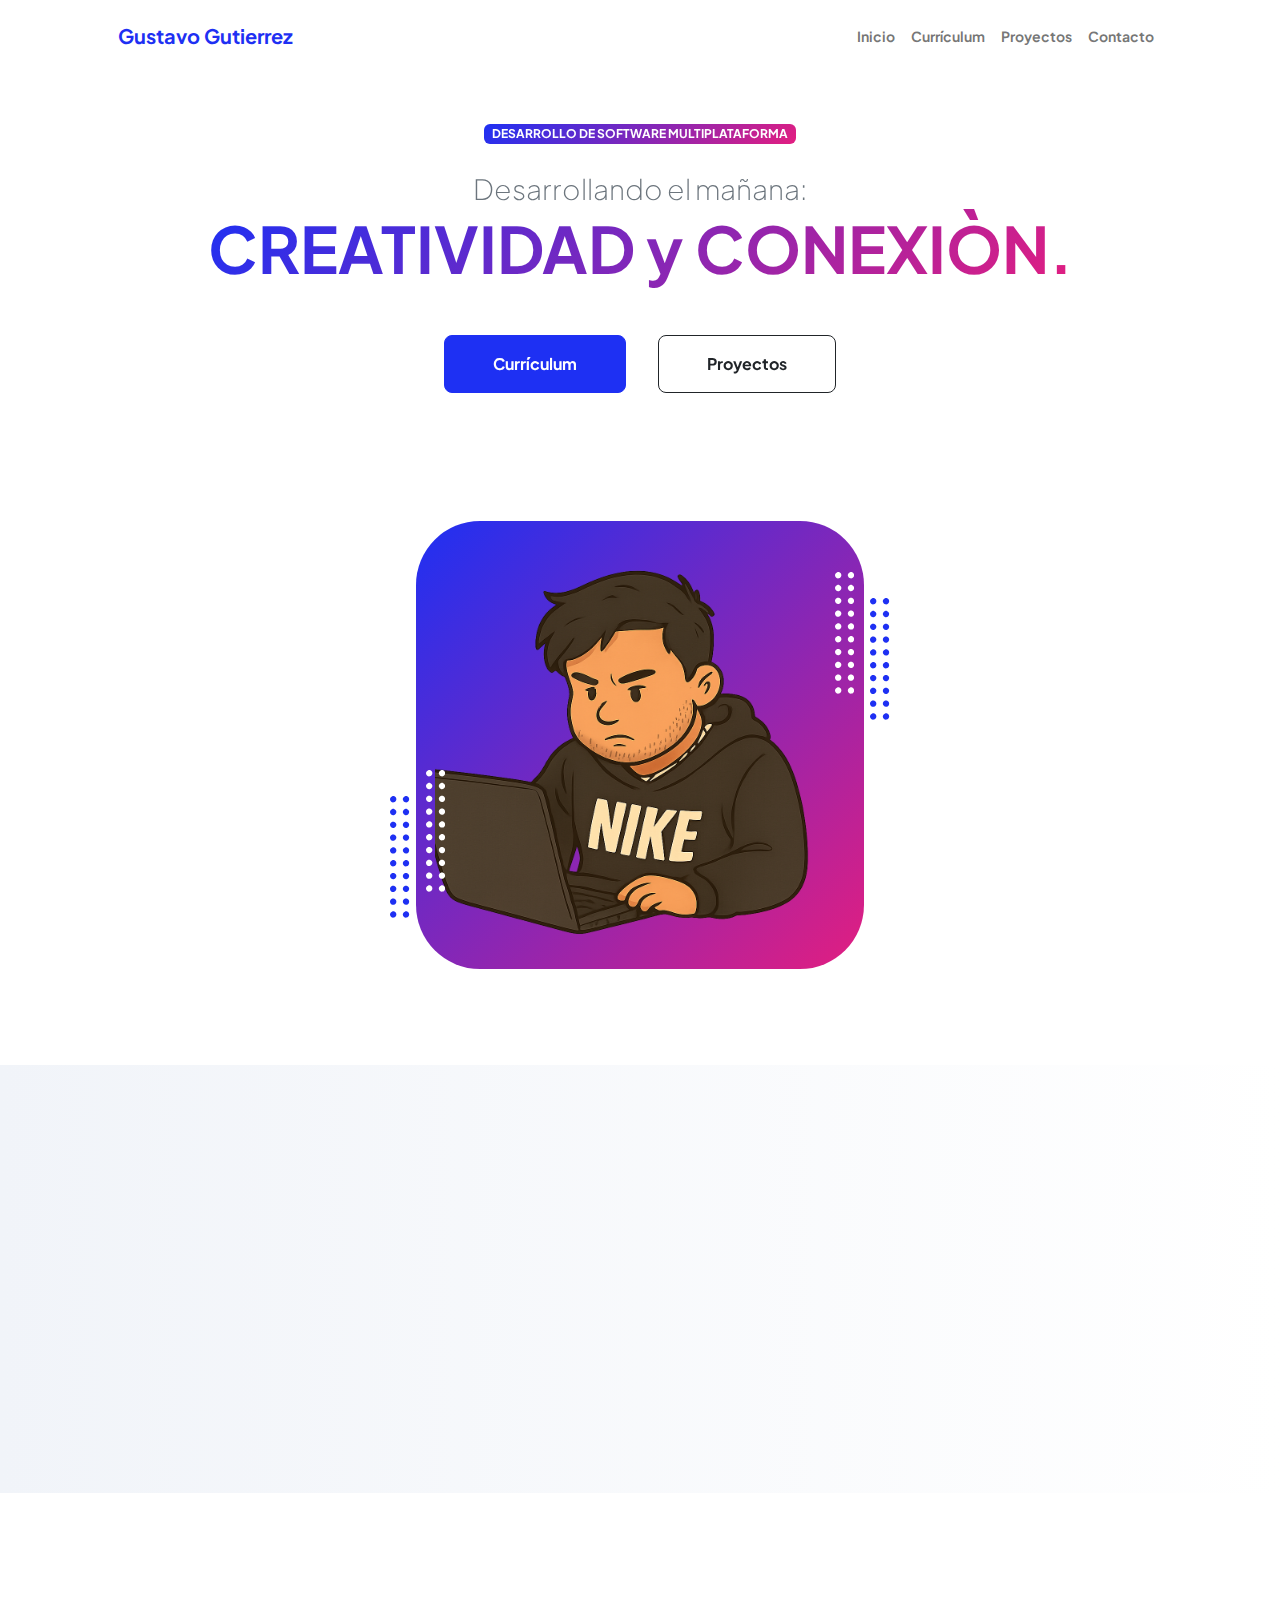
==== commit 2f19917b: "Actulizacion de imagenes" ====
--- a/index.html
+++ b/index.html
@@ -60,7 +60,8 @@
                             <div class="profile bg-gradient-primary-to-secondary">
                                 <!-- TIP: For best results, use a photo with a transparent background like the demo example below-->
                                 <!-- Watch a tutorial on how to do this on YouTube (link)-->
-                                <img class="profile-img" src="assets/GUSTAVODIBUJO.png" alt="..." />
+                                <img class="profile-img" src="assets/GusLap.png" alt="..." style="width: 410px; height: auto;" />
+
                                 <div class="dots-1">
                                     <!-- SVG Dots-->
                                     <svg version="1.1" xmlns="http://www.w3.org/2000/svg" xmlns:xlink="http://www.w3.org/1999/xlink" x="0px" y="0px" viewBox="0 0 191.6 1215.4" style="enable-background: new 0 0 191.6 1215.4" xml:space="preserve">
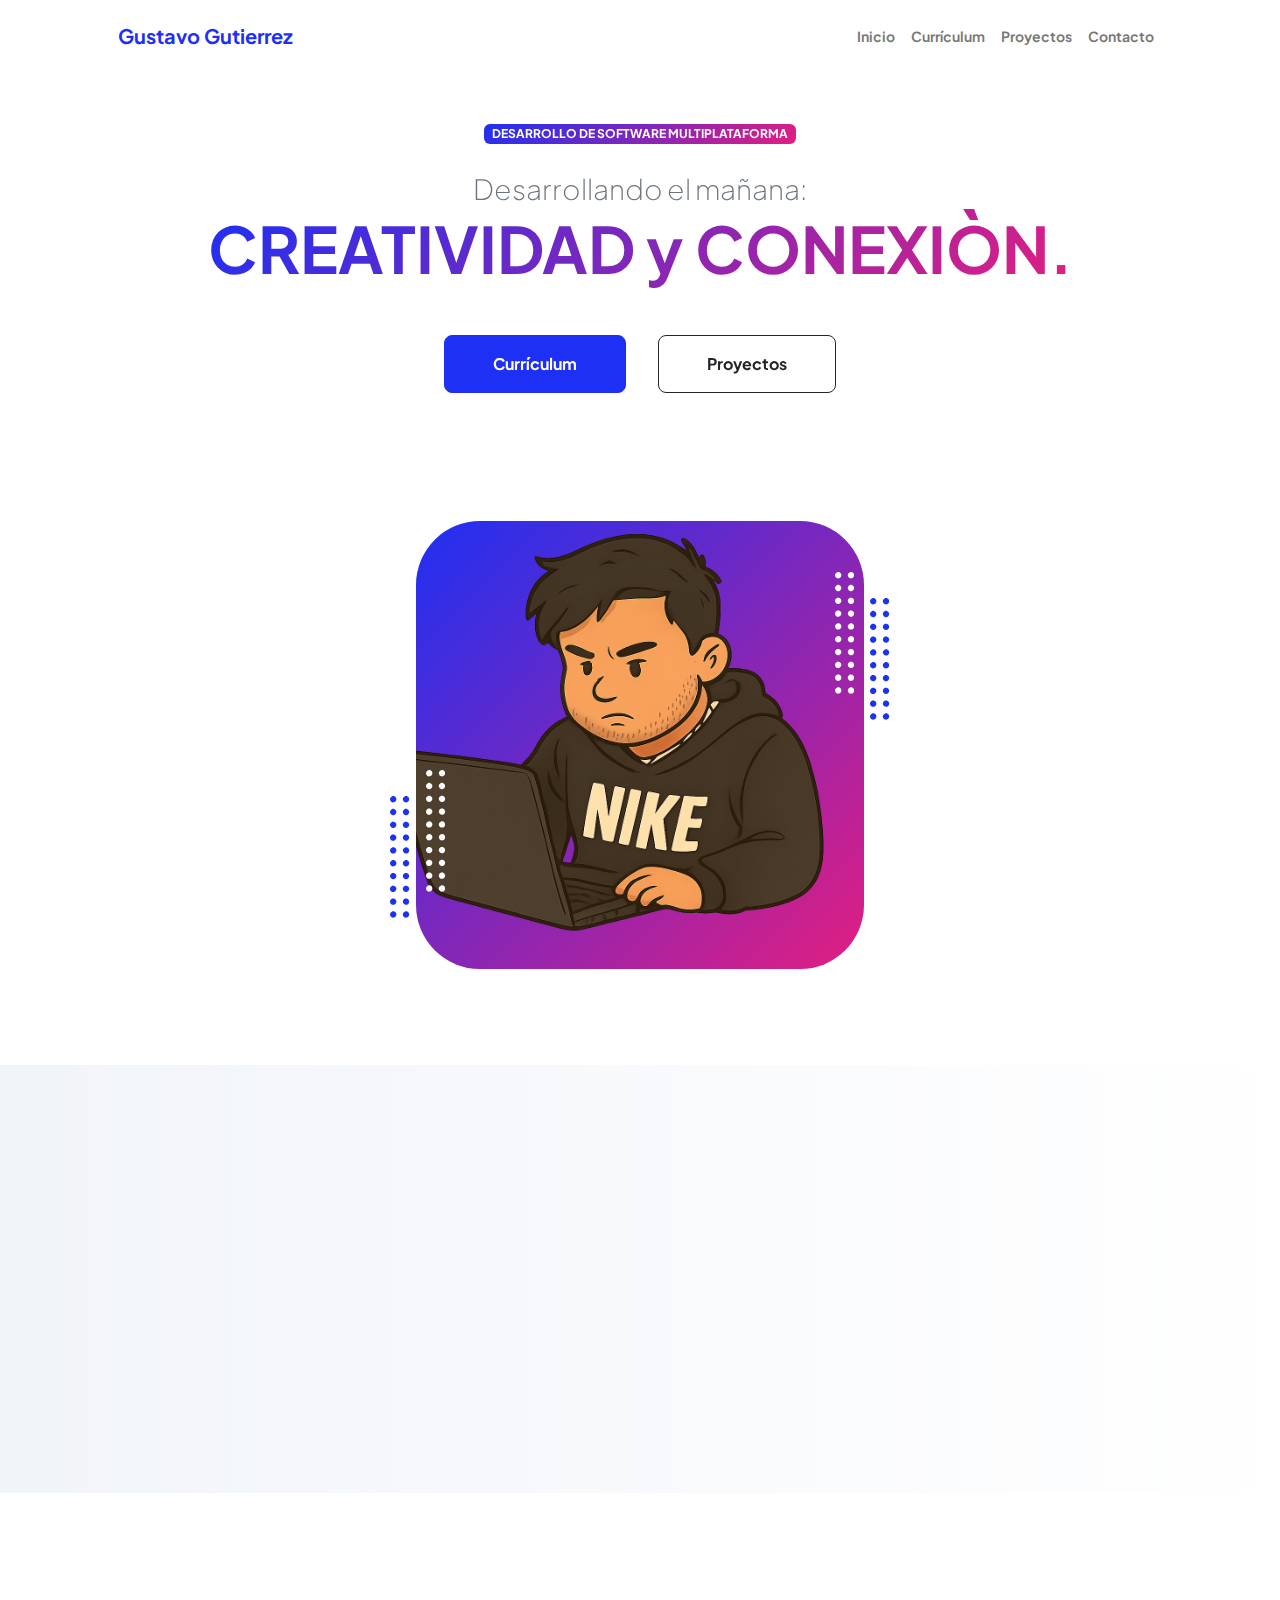
==== commit 960d6b26: "Actulizacion de imagenes" ====
--- a/index.html
+++ b/index.html
@@ -60,7 +60,8 @@
                             <div class="profile bg-gradient-primary-to-secondary">
                                 <!-- TIP: For best results, use a photo with a transparent background like the demo example below-->
                                 <!-- Watch a tutorial on how to do this on YouTube (link)-->
-                                <img class="profile-img" src="assets/GusLap.png" alt="..." style="width: 410px; height: auto;" />
+                                <img src="assets/GusLap.png" class="img-fluid" alt="Foto de perfil" />
+
 
                                 <div class="dots-1">
                                     <!-- SVG Dots-->
